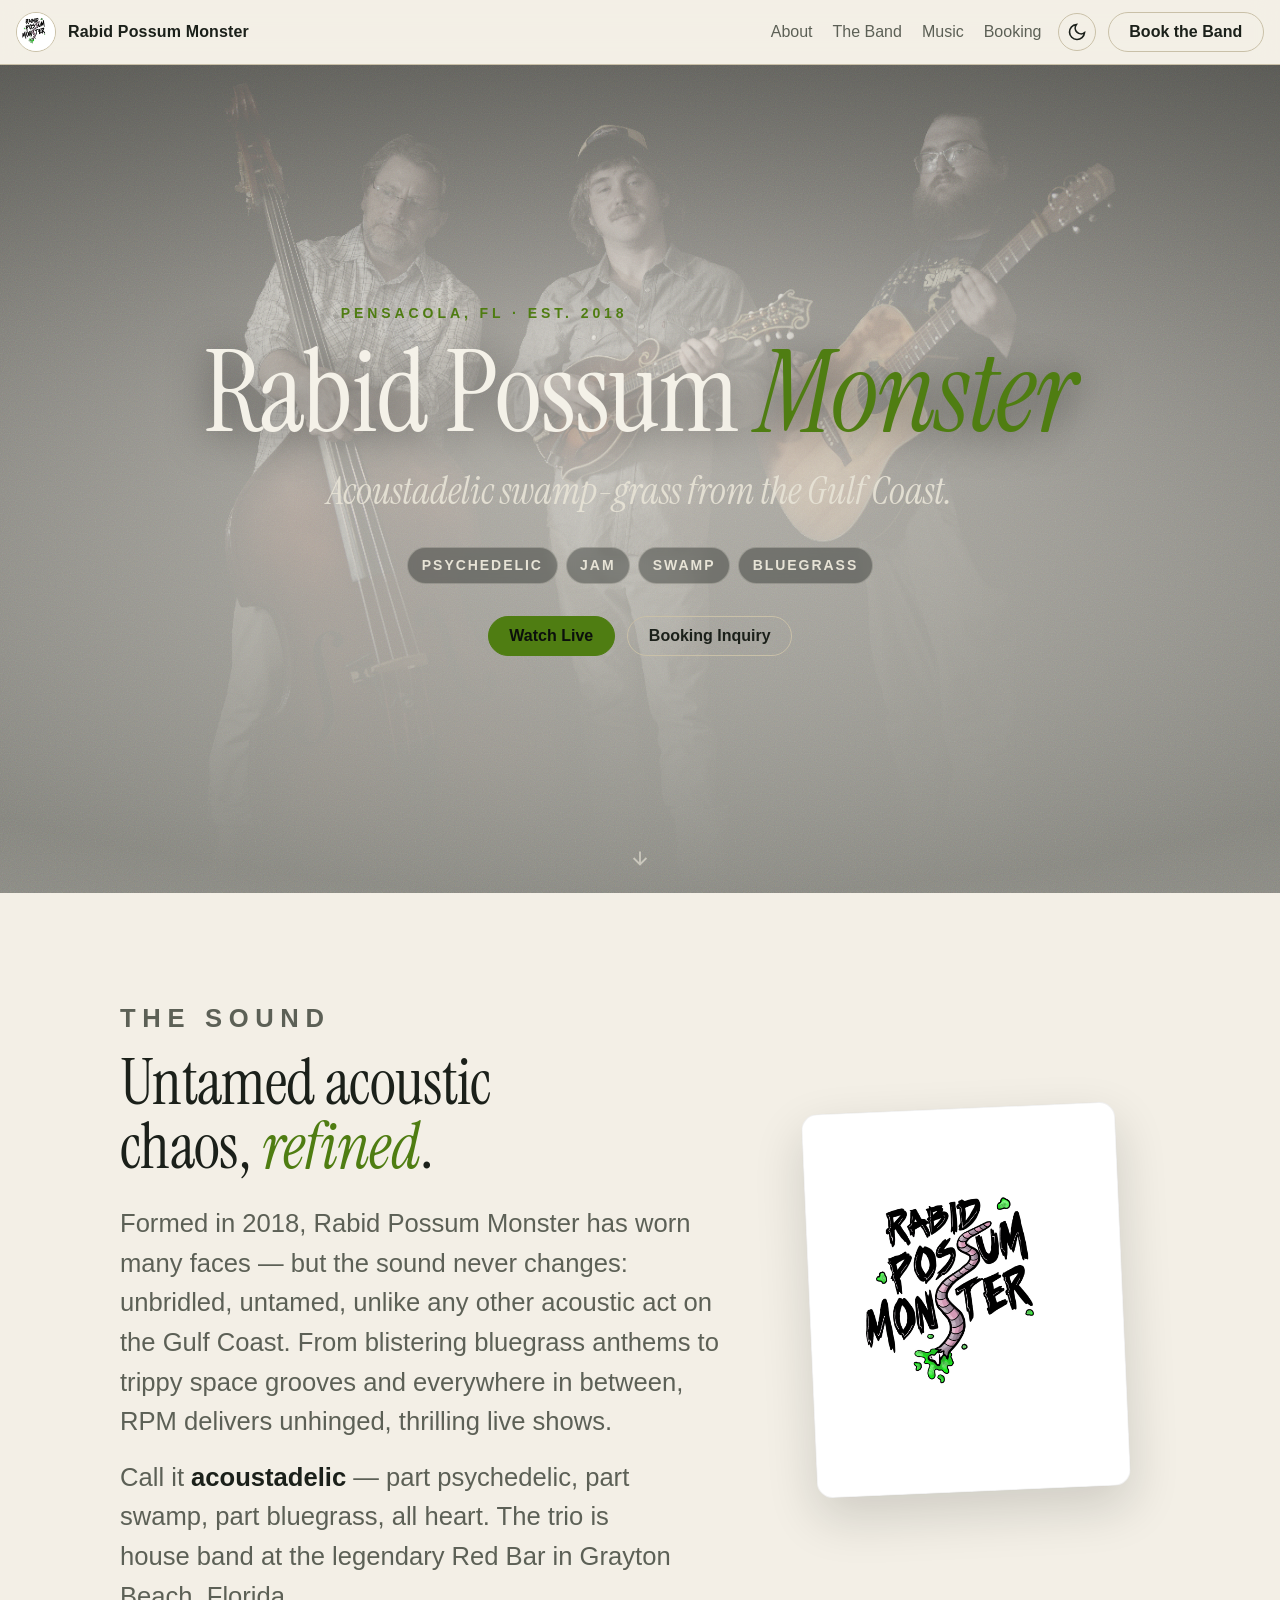
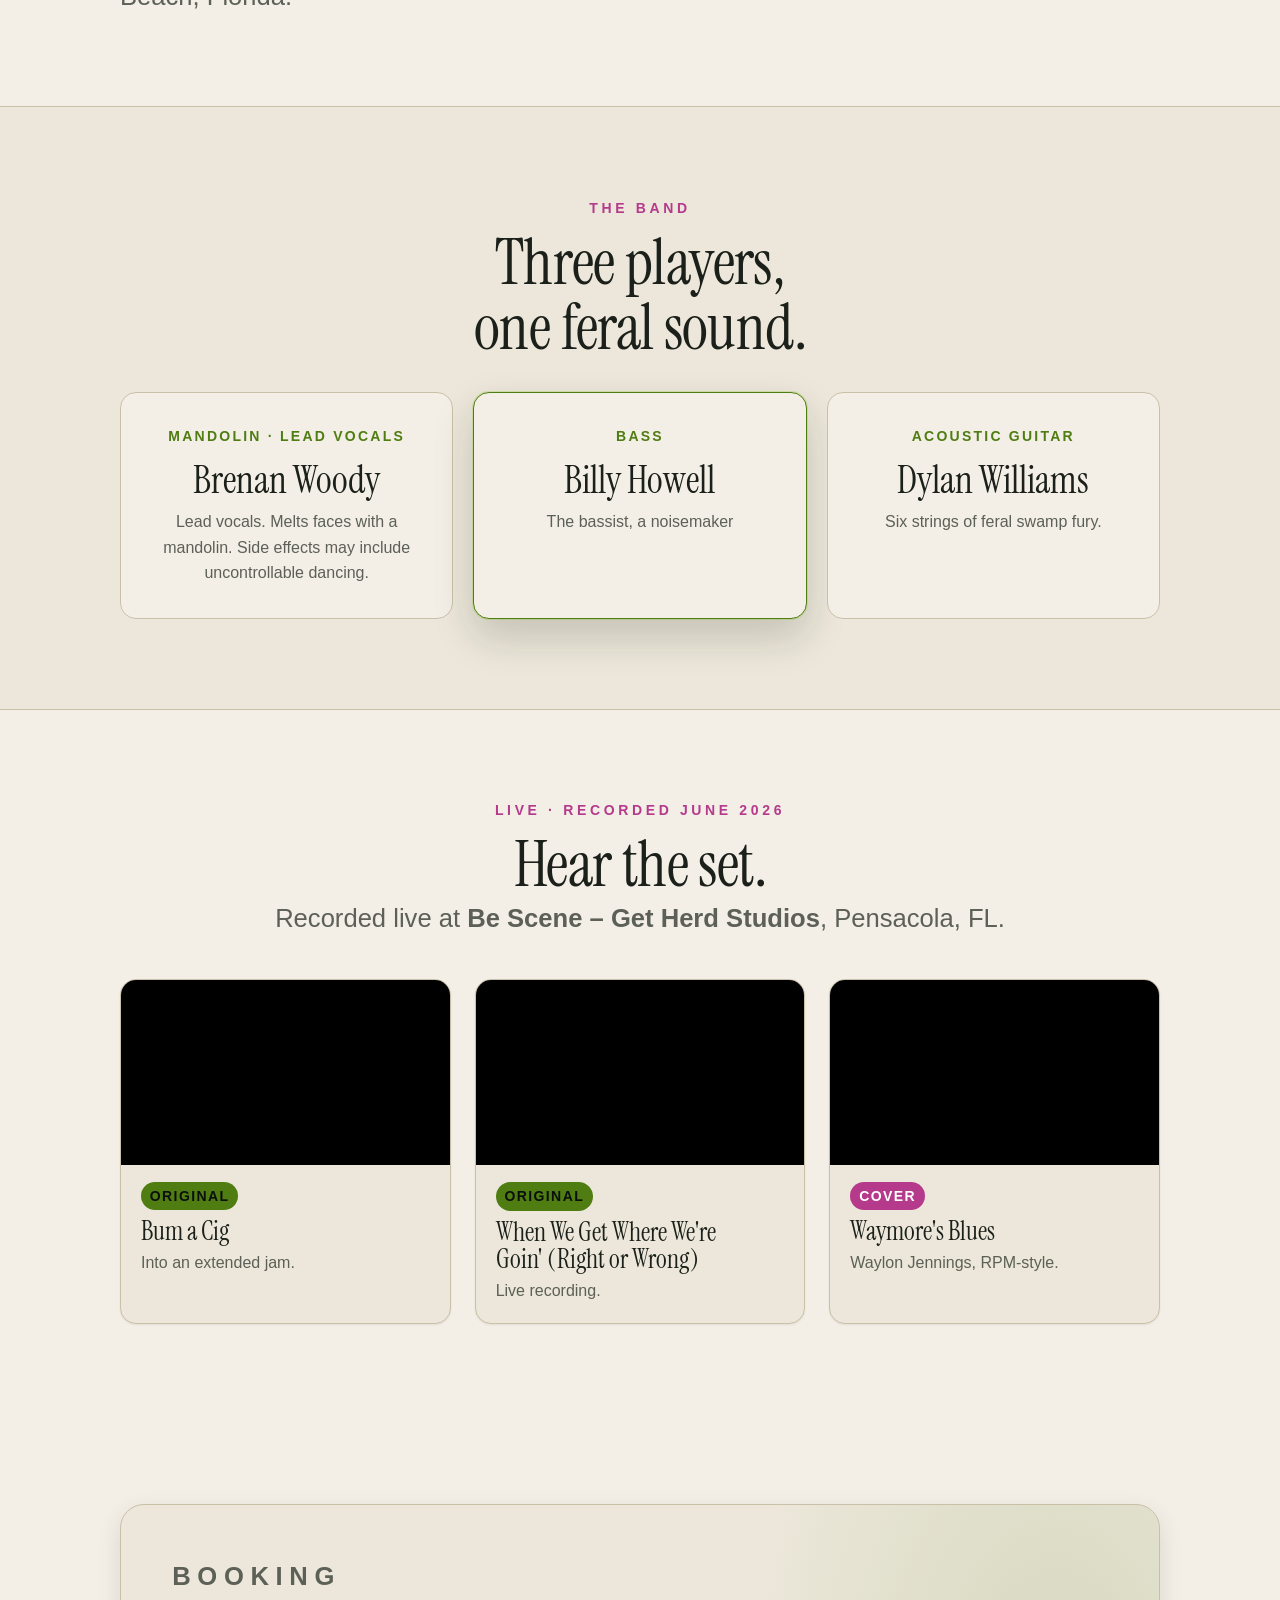
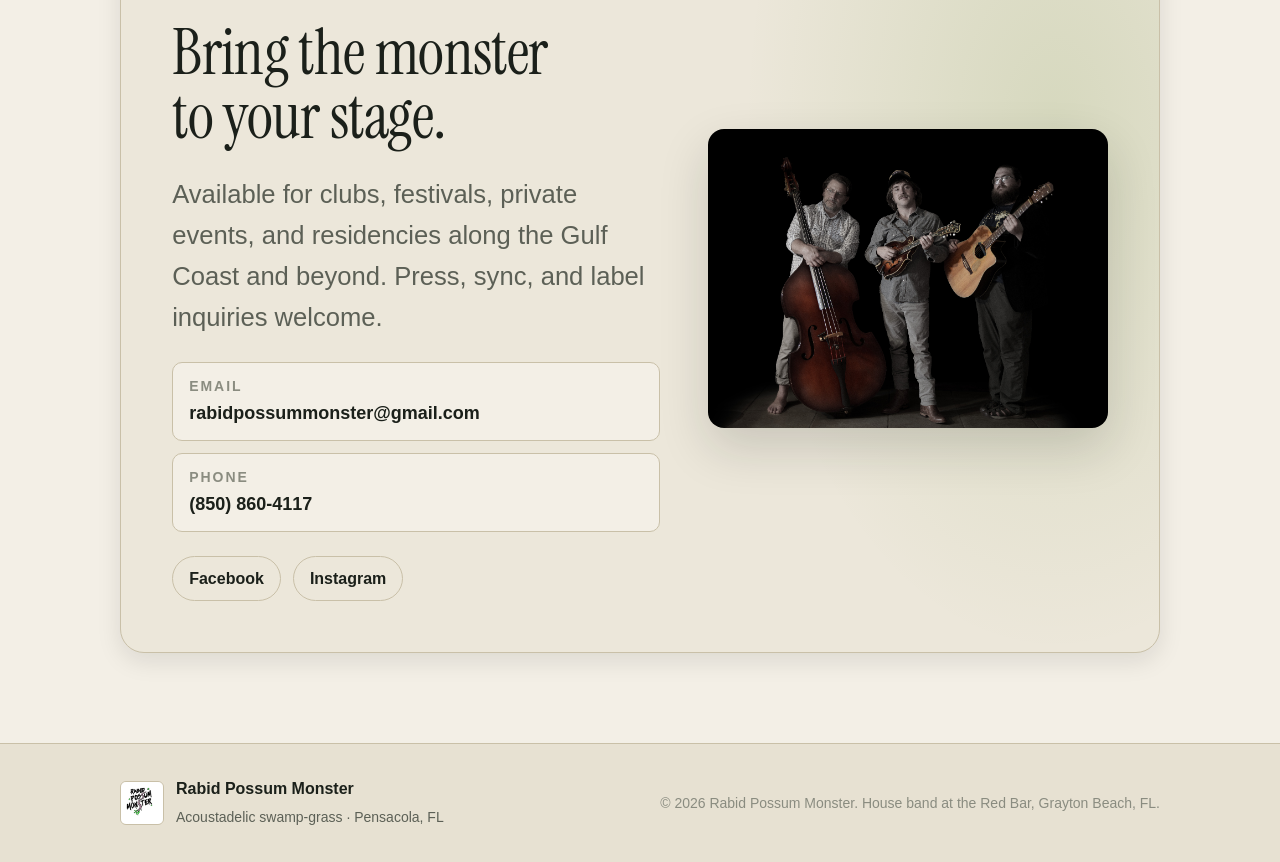
==== index.html @ a53adf69 "Rabid Possum Monster EPK — homepage + links page with 8-bit fire and lightning" ====
<!DOCTYPE html>
<html lang="en" data-theme="dark">
<head>
  <meta charset="UTF-8" />
  <meta name="viewport" content="width=device-width, initial-scale=1.0" />
  <title>Rabid Possum Monster — Acoustadelic Swamp-Grass | Pensacola, FL</title>
  <meta name="description" content="Rabid Possum Monster (RPM) is a psychedelic jam bluegrass trio from Pensacola, FL — 'acoustadelic' swamp-grass and house band at the legendary Red Bar in Grayton Beach. Booking: rabidpossummonster@gmail.com." />
  <link rel="icon" href="assets/logo.jpg" />
  <link rel="preconnect" href="https://fonts.googleapis.com" />
  <link rel="preconnect" href="https://fonts.gstatic.com" crossorigin />
  <link href="https://fonts.googleapis.com/css2?family=Instrument+Serif:ital@0;1&display=swap" rel="stylesheet" />
  <link href="https://api.fontshare.com/v2/css?f[]=satoshi@400,500,700&display=swap" rel="stylesheet" />
  <link rel="stylesheet" href="style.css" />
</head>
<body>
  <a class="skip" href="#main">Skip to content</a>

  <header class="site-header" id="top">
    <a class="brand" href="#top">
      <img src="assets/logo.jpg" alt="Rabid Possum Monster logo" />
      <span class="brand-text">Rabid Possum Monster</span>
    </a>
    <nav class="site-nav" aria-label="Primary">
      <a href="#about">About</a>
      <a href="#members">The Band</a>
      <a href="#music">Music</a>
      <a href="#booking">Booking</a>
    </nav>
    <div class="header-actions">
      <button class="theme-toggle" data-theme-toggle aria-label="Switch to light mode" type="button">
        <svg width="20" height="20" viewBox="0 0 24 24" fill="none" stroke="currentColor" stroke-width="2"><path d="M21 12.79A9 9 0 1 1 11.21 3 7 7 0 0 0 21 12.79z"/></svg>
      </button>
      <a class="btn btn-ghost" href="#booking">Book the Band</a>
    </div>
  </header>

  <main id="main">

    <!-- HERO -->
    <section class="hero">
      <div class="hero-bg" aria-hidden="true"></div>
      <div class="hero-overlay" aria-hidden="true"></div>
      <div class="hero-grain" aria-hidden="true"></div>
      <div class="hero-inner">
        <p class="eyebrow">Pensacola, FL · Est. 2018</p>
        <h1 class="hero-title">Rabid Possum <span class="monster">Monster</span></h1>
        <p class="hero-tag">Acoustadelic swamp-grass from the Gulf Coast.</p>
        <ul class="pills" role="list">
          <li>Psychedelic</li>
          <li>Jam</li>
          <li>Swamp</li>
          <li>Bluegrass</li>
        </ul>
        <div class="hero-cta">
          <a class="btn btn-primary" href="#music">Watch Live</a>
          <a class="btn btn-ghost" href="#booking">Booking Inquiry</a>
        </div>
      </div>
      <a class="scroll-cue" href="#about" aria-label="Scroll to about">
        <svg width="22" height="22" viewBox="0 0 24 24" fill="none" stroke="currentColor" stroke-width="2"><path d="M12 5v14M5 12l7 7 7-7"/></svg>
      </a>
    </section>

    <!-- ABOUT -->
    <section class="section about" id="about">
      <div class="container about-grid">
        <div class="about-copy">
          <p class="section-label">The Sound</p>
          <h2 class="section-title">Untamed acoustic chaos, <em>refined</em>.</h2>
          <p>Formed in 2018, Rabid Possum Monster has worn many faces — but the sound never changes: unbridled, untamed, unlike any other acoustic act on the Gulf Coast. From blistering bluegrass anthems to trippy space grooves and everywhere in between, RPM delivers unhinged, thrilling live shows.</p>
          <p>Call it <strong>acoustadelic</strong> — part psychedelic, part swamp, part bluegrass, all heart. The trio is house band at the legendary Red Bar in Grayton Beach, Florida.</p>
        </div>
        <aside class="logo-sticker" aria-label="Rabid Possum Monster logo mark">
          <img src="assets/logo.jpg" alt="Rabid Possum Monster hand-drawn logo with a severed possum tail dripping neon-green slime" />
        </aside>
      </div>
    </section>

    <!-- MEMBERS -->
    <section class="section members" id="members">
      <div class="container">
        <p class="section-label center">The Band</p>
        <h2 class="section-title center">Three players, one feral sound.</h2>
        <ul class="member-grid" role="list">
          <li class="member">
            <div class="member-instrument">Mandolin · Lead Vocals</div>
            <h3 class="member-name">Brenan Woody</h3>
            <p class="member-role">Lead vocals. Melts faces with a mandolin. Side effects may include uncontrollable dancing.</p>
          </li>
          <li class="member featured">
            <div class="member-instrument">Bass</div>
            <h3 class="member-name">Billy Howell</h3>
            <p class="member-role">The bassist, a noisemaker</p>
          </li>
          <li class="member">
            <div class="member-instrument">Acoustic Guitar</div>
            <h3 class="member-name">Dylan Williams</h3>
            <p class="member-role">Six strings of feral swamp fury.</p>
          </li>
        </ul>
      </div>
    </section>

    <!-- MUSIC -->
    <section class="section music" id="music">
      <div class="container">
        <p class="section-label center">Live · Recorded June 2026</p>
        <h2 class="section-title center">Hear the set.</h2>
        <p class="section-sub center">Recorded live at <strong>Be Scene – Get Herd Studios</strong>, Pensacola, FL.</p>
        <div class="video-grid">
          <figure class="video">
            <div class="video-frame">
              <iframe src="https://www.youtube.com/embed/E_gqEi9xXUo" title="Bum a Cig — Rabid Possum Monster (live)" loading="lazy" allow="accelerometer; clipboard-write; encrypted-media; gyroscope; picture-in-picture; web-share" allowfullscreen></iframe>
            </div>
            <figcaption>
              <span class="video-tag">Original</span>
              <h3>Bum a Cig</h3>
              <p>Into an extended jam.</p>
            </figcaption>
          </figure>
          <figure class="video">
            <div class="video-frame">
              <iframe src="https://www.youtube.com/embed/dR-MKsBqslw" title="When We Get Where We're Goin' — Rabid Possum Monster (live)" loading="lazy" allow="accelerometer; clipboard-write; encrypted-media; gyroscope; picture-in-picture; web-share" allowfullscreen></iframe>
            </div>
            <figcaption>
              <span class="video-tag">Original</span>
              <h3>When We Get Where We're Goin' (Right or Wrong)</h3>
              <p>Live recording.</p>
            </figcaption>
          </figure>
          <figure class="video">
            <div class="video-frame">
              <iframe src="https://www.youtube.com/embed/veYUSmOugpc" title="Waymore's Blues — Rabid Possum Monster (live)" loading="lazy" allow="accelerometer; clipboard-write; encrypted-media; gyroscope; picture-in-picture; web-share" allowfullscreen></iframe>
            </div>
            <figcaption>
              <span class="video-tag video-tag-cover">Cover</span>
              <h3>Waymore's Blues</h3>
              <p>Waylon Jennings, RPM-style.</p>
            </figcaption>
          </figure>
        </div>
      </div>
    </section>

    <!-- BOOKING -->
    <section class="section booking" id="booking">
      <div class="container booking-card">
        <div class="booking-copy">
          <p class="section-label">Booking</p>
          <h2 class="section-title">Bring the monster to your stage.</h2>
          <p>Available for clubs, festivals, private events, and residencies along the Gulf Coast and beyond. Press, sync, and label inquiries welcome.</p>
          <div class="booking-contacts">
            <a class="contact" href="mailto:rabidpossummonster@gmail.com">
              <span class="contact-label">Email</span>
              <span class="contact-value">rabidpossummonster@gmail.com</span>
            </a>
            <a class="contact" href="tel:+18508604117">
              <span class="contact-label">Phone</span>
              <span class="contact-value">(850) 860-4117</span>
            </a>
          </div>
          <div class="socials">
            <a class="social" href="https://www.facebook.com/rabidpossummonster" target="_blank" rel="noopener">Facebook</a>
            <a class="social" href="https://www.instagram.com/rabidpossummonster" target="_blank" rel="noopener">Instagram</a>
          </div>
        </div>
        <div class="booking-photo">
          <img src="assets/band.jpg" alt="Rabid Possum Monster — Brenan Woody, Billy Howell, and Dylan Williams" />
        </div>
      </div>
    </section>
  </main>

  <footer class="site-footer">
    <div class="container footer-inner">
      <div class="footer-brand">
        <img src="assets/logo.jpg" alt="" />
        <div>
          <strong>Rabid Possum Monster</strong>
          <span>Acoustadelic swamp-grass · Pensacola, FL</span>
        </div>
      </div>
      <p class="footer-meta">© <span id="year"></span> Rabid Possum Monster. House band at the Red Bar, Grayton Beach, FL.</p>
    </div>
  </footer>

  <script>
    document.getElementById('year').textContent = new Date().getFullYear();
    (function () {
      const t = document.querySelector('[data-theme-toggle]'),
        r = document.documentElement;
      let d = matchMedia('(prefers-color-scheme:dark)').matches ? 'dark' : 'light';
      r.setAttribute('data-theme', d);
      function syncBtn() {
        t && (t.innerHTML = d === 'dark'
          ? '<svg width="20" height="20" viewBox="0 0 24 24" fill="none" stroke="currentColor" stroke-width="2"><circle cx="12" cy="12" r="5"/><path d="M12 1v2M12 21v2M4.22 4.22l1.42 1.42M18.36 18.36l1.42 1.42M1 12h2M21 12h2M4.22 19.78l1.42-1.42M18.36 5.64l1.42-1.42"/></svg>'
          : '<svg width="20" height="20" viewBox="0 0 24 24" fill="none" stroke="currentColor" stroke-width="2"><path d="M21 12.79A9 9 0 1 1 11.21 3 7 7 0 0 0 21 12.79z"/></svg>');
        t && t.setAttribute('aria-label', 'Switch to ' + (d === 'dark' ? 'light' : 'dark') + ' mode');
      }
      syncBtn();
      t && t.addEventListener('click', () => { d = d === 'dark' ? 'light' : 'dark'; r.setAttribute('data-theme', d); syncBtn(); });
    })();
  </script>
</body>
</html>
---- style.css ----
/* ============================================================
   Rabid Possum Monster — EPK
   Custom palette derived from the band logo:
   deep swamp black + neon-slime green + possum magenta
   ============================================================ */

:root,
[data-theme='light'] {
  --color-bg: #f3efe6;
  --color-surface: #ece7da;
  --color-surface-2: #e2dccb;
  --color-surface-offset: #e7e1d2;
  --color-divider: #d2cab6;
  --color-border: #c9c0a8;

  --color-text: #1b201a;
  --color-text-muted: #5c6056;
  --color-text-faint: #8a8c80;

  --color-primary: #4f7d12;        /* slime green, darkened for light bg contrast */
  --color-primary-hover: #3d630c;
  --color-accent: #b53a8c;         /* possum magenta */
  --color-slime: #7aa01a;
  --color-hero-veil: rgba(10, 14, 10, 0.45);

  --radius-sm: 0.375rem;
  --radius-md: 0.625rem;
  --radius-lg: 1rem;
  --radius-xl: 1.5rem;
  --radius-full: 9999px;

  --font-display: 'Instrument Serif', Georgia, 'Times New Roman', serif;
  --font-body: 'Satoshi', 'Helvetica Neue', Arial, sans-serif;

  --content-narrow: 680px;
  --content-default: 1040px;
  --content-wide: 1200px;

  --shadow-sm: 0 1px 2px rgba(20, 24, 18, 0.08);
  --shadow-md: 0 8px 24px rgba(20, 24, 18, 0.10);
  --shadow-lg: 0 20px 50px rgba(20, 24, 18, 0.16);
  --shadow-glow: 0 0 0 1px rgba(127, 200, 26, 0.25), 0 18px 40px rgba(20, 24, 18, 0.18);
}

[data-theme='dark'] {
  --color-bg: #0b0f0c;
  --color-surface: #121813;
  --color-surface-2: #182018;
  --color-surface-offset: #0e1410;
  --color-divider: #1f2a20;
  --color-border: #283629;

  --color-text: #ece9df;
  --color-text-muted: #9aa298;
  --color-text-faint: #646b61;

  --color-primary: #8ab83c;        /* swamp green (toned) */
  --color-primary-hover: #9ccd4a;
  --color-accent: #e07cbf;         /* possum magenta */
  --color-slime: #8ab83c;
  --color-hero-veil: rgba(8, 12, 8, 0.62);

  --shadow-sm: 0 1px 2px rgba(0, 0, 0, 0.4);
  --shadow-md: 0 10px 30px rgba(0, 0, 0, 0.5);
  --shadow-lg: 0 24px 60px rgba(0, 0, 0, 0.6);
  --shadow-glow: 0 0 0 1px rgba(163, 230, 53, 0.22), 0 22px 50px rgba(0, 0, 0, 0.5);
}

/* ---- base ---- */
*, *::before, *::after { box-sizing: border-box; margin: 0; padding: 0; }
html {
  -webkit-text-size-adjust: none; text-size-adjust: none;
  -webkit-font-smoothing: antialiased; -moz-osx-font-smoothing: grayscale;
  text-rendering: optimizeLegibility; scroll-behavior: smooth;
  scroll-padding-top: 5rem;
}
body {
  min-height: 100dvh; line-height: 1.6;
  font-family: var(--font-body); font-size: var(--text-base, 1.0625rem);
  color: var(--color-text); background-color: var(--color-bg);
}
img, picture, video, svg { display: block; max-width: 100%; height: auto; }
ul[role='list'] { list-style: none; }
a, button, [role='button'] { transition: color .18s ease, background .18s ease, border-color .18s ease, box-shadow .18s ease, transform .18s ease; }
h1, h2, h3 { text-wrap: balance; line-height: 1.08; font-weight: 400; }
p, li { text-wrap: pretty; max-width: 72ch; }
:focus-visible { outline: 2px solid var(--color-primary); outline-offset: 3px; border-radius: var(--radius-sm); }
::selection { background: var(--color-primary); color: #0b0f0c; }
button { cursor: pointer; background: none; border: none; color: inherit; font: inherit; }
.skip { position: absolute; left: -999px; top: 0; z-index: 200; background: var(--color-primary); color: #0b0f0c; padding: .5rem 1rem; border-radius: var(--radius-sm); }
.skip:focus { left: .5rem; top: .5rem; }

:root {
  --text-xs: clamp(0.75rem, 0.7rem + 0.25vw, 0.875rem);
  --text-sm: clamp(0.875rem, 0.82rem + 0.3vw, 1rem);
  --text-base: clamp(1rem, 0.95rem + 0.3vw, 1.125rem);
  --text-lg: clamp(1.2rem, 1rem + 0.8vw, 1.6rem);
  --text-xl: clamp(1.6rem, 1.2rem + 1.6vw, 2.4rem);
  --text-2xl: clamp(2.2rem, 1.4rem + 3.2vw, 4rem);
  --text-hero: clamp(3.2rem, 1.5rem + 7vw, 8rem);
  --space-1: .25rem; --space-2: .5rem; --space-3: .75rem; --space-4: 1rem;
  --space-5: 1.25rem; --space-6: 1.5rem; --space-8: 2rem; --space-10: 2.5rem;
  --space-12: 3rem; --space-16: 4rem; --space-20: 5rem; --space-24: 6rem;
}

.container { width: min(100% - 2.5rem, var(--content-default)); margin-inline: auto; }
.center { text-align: center; margin-inline: auto; }

/* ---- header ---- */
.site-header {
  position: sticky; top: 0; z-index: 100;
  display: flex; align-items: center; gap: var(--space-4);
  padding: var(--space-3) var(--space-4);
  background: color-mix(in oklab, var(--color-bg) 82%, transparent);
  backdrop-filter: blur(12px); -webkit-backdrop-filter: blur(12px);
  border-bottom: 1px solid var(--color-border);
}
.brand { display: flex; align-items: center; gap: var(--space-3); text-decoration: none; color: var(--color-text); }
.brand img { width: 40px; height: 40px; object-fit: cover; border-radius: var(--radius-full); border: 1px solid var(--color-border); }
.brand-text { font-weight: 700; font-size: var(--text-sm); letter-spacing: .01em; }
.site-nav { display: flex; gap: var(--space-5); margin-left: auto; }
.site-nav a { color: var(--color-text-muted); text-decoration: none; font-size: var(--text-sm); font-weight: 500; }
.site-nav a:hover { color: var(--color-primary); }
.header-actions { display: flex; align-items: center; gap: var(--space-3); }
.theme-toggle { display: grid; place-items: center; width: 38px; height: 38px; border-radius: var(--radius-full); border: 1px solid var(--color-border); color: var(--color-text); }
.theme-toggle:hover { color: var(--color-primary); border-color: var(--color-primary); }
@media (max-width: 760px) { .site-nav { display: none; } .brand-text { display: none; } }

/* ---- buttons ---- */
.btn {
  display: inline-flex; align-items: center; justify-content: center; gap: var(--space-2);
  padding: .7rem 1.3rem; border-radius: var(--radius-full);
  font-size: var(--text-sm); font-weight: 600; text-decoration: none; line-height: 1;
  border: 1px solid transparent;
}
.btn-primary { background: var(--color-primary); color: #0b0f0c; border-color: var(--color-primary); }
.btn-primary:hover { background: var(--color-primary-hover); transform: translateY(-1px); box-shadow: var(--shadow-md); }
.btn-ghost { color: var(--color-text); border-color: var(--color-border); }
.btn-ghost:hover { color: var(--color-primary); border-color: var(--color-primary); }
@media (max-width: 760px) { .header-actions .btn { display: none; } }

/* ---- hero ---- */
.hero {
  position: relative; min-height: 92dvh; display: grid; place-items: center;
  text-align: center; padding: var(--space-20) var(--space-4); overflow: hidden;
}
.hero-bg {
  position: absolute; inset: 0;
  background: url('assets/band.jpg') center / cover no-repeat;
  filter: saturate(1.05) contrast(1.05);
  transform: scale(1.04);
}
.hero-overlay {
  position: absolute; inset: 0;
  background:
    radial-gradient(120% 80% at 50% 38%, transparent 0%, var(--color-hero-veil) 78%),
    linear-gradient(180deg, color-mix(in oklab, var(--color-bg) 55%, transparent) 0%, var(--color-bg) 100%);
}
.hero-grain {
  position: absolute; inset: 0; opacity: .18; mix-blend-mode: overlay; pointer-events: none;
  background-image: url("data:image/svg+xml,%3Csvg xmlns='http://www.w3.org/2000/svg' width='160' height='160'%3E%3Cfilter id='n'%3E%3CfeTurbulence type='fractalNoise' baseFrequency='0.85' numOctaves='2' stitchTiles='stitch'/%3E%3C/filter%3E%3Crect width='100%25' height='100%25' filter='url(%23n)'/%3E%3C/svg%3E");
}
.hero-inner { position: relative; z-index: 2; max-width: var(--content-default); }
.eyebrow {
  font-size: var(--text-xs); letter-spacing: .28em; text-transform: uppercase;
  color: var(--color-primary); font-weight: 700; margin-bottom: var(--space-4);
}
.hero-title {
  font-family: var(--font-display); font-weight: 400;
  font-size: var(--text-hero); line-height: .92; letter-spacing: -.01em;
  color: #f4f1e8; text-shadow: 0 4px 40px rgba(0,0,0,.6);
}
.hero-title .monster { font-style: italic; color: var(--color-primary); }
.hero-tag {
  font-family: var(--font-display); font-style: italic;
  font-size: var(--text-xl); color: #e7e3d6; margin-top: var(--space-4); opacity: .92;
}
.pills {
  display: flex; flex-wrap: wrap; justify-content: center; gap: var(--space-2);
  margin-top: var(--space-6);
}
.pills li {
  font-size: var(--text-xs); letter-spacing: .14em; text-transform: uppercase;
  font-weight: 600; color: #e7e3d6; max-width: none;
  padding: .4rem .85rem; border-radius: var(--radius-full);
  border: 1px solid rgba(231, 227, 214, .3);
  background: rgba(11, 15, 12, .35); backdrop-filter: blur(4px);
}
.hero-cta { display: flex; flex-wrap: wrap; gap: var(--space-3); justify-content: center; margin-top: var(--space-8); }
.scroll-cue {
  position: absolute; bottom: var(--space-6); left: 50%; transform: translateX(-50%);
  z-index: 2; color: #e7e3d6; opacity: .65; animation: bob 2.4s ease-in-out infinite;
}
@keyframes bob { 0%,100% { transform: translate(-50%, 0); } 50% { transform: translate(-50%, 6px); } }

/* ---- sections ---- */
.section { padding-block: clamp(var(--space-12), 7vw, var(--space-24)); }
.section-label {
  font-size: var(--text-xs); letter-spacing: .26em; text-transform: uppercase;
  font-weight: 700; color: var(--color-accent); margin-bottom: var(--space-3);
}
.section-title {
  font-family: var(--font-display); font-weight: 400;
  font-size: var(--text-2xl); line-height: 1.02; letter-spacing: -.01em;
  max-width: 18ch; margin-bottom: var(--space-6);
}
.section-title em { color: var(--color-primary); font-style: italic; }
.section-title.center { margin-inline: auto; max-width: 20ch; }
.section-sub { color: var(--color-text-muted); font-size: var(--text-lg); margin-top: calc(var(--space-6) * -1); margin-bottom: var(--space-10); }

/* about */
.about-grid { display: grid; grid-template-columns: 1.4fr .9fr; gap: var(--space-12); align-items: center; }
.about-copy p { color: var(--color-text-muted); margin-top: var(--space-4); font-size: var(--text-lg); line-height: 1.55; }
.about-copy strong { color: var(--color-text); }
.logo-sticker {
  justify-self: center; padding: var(--space-4);
  background: #fff; border-radius: var(--radius-lg);
  box-shadow: var(--shadow-lg); transform: rotate(-2.5deg);
  border: 1px solid rgba(0,0,0,.06);
}
.logo-sticker img { width: clamp(180px, 22vw, 280px); border-radius: var(--radius-md); }
@media (max-width: 860px) { .about-grid { grid-template-columns: 1fr; } .logo-sticker { order: -1; } }

/* members */
.members { background: var(--color-surface); border-block: 1px solid var(--color-border); }
.member-grid { display: grid; grid-template-columns: repeat(3, 1fr); gap: var(--space-5); margin-top: var(--space-8); }
.member {
  padding: var(--space-8) var(--space-5); border-radius: var(--radius-lg);
  background: var(--color-bg); border: 1px solid var(--color-border);
  text-align: center; position: relative;
}
.member.featured { border-color: var(--color-primary); box-shadow: var(--shadow-glow); }
.member-instrument {
  font-size: var(--text-xs); letter-spacing: .16em; text-transform: uppercase;
  font-weight: 700; color: var(--color-primary); margin-bottom: var(--space-3);
}
.member-name { font-family: var(--font-display); font-size: var(--text-xl); margin-bottom: var(--space-2); }
.member-role { font-size: var(--text-sm); color: var(--color-text-muted); }
@media (max-width: 760px) { .member-grid { grid-template-columns: 1fr; } }

/* music */
.video-grid { display: grid; grid-template-columns: repeat(3, 1fr); gap: var(--space-6); margin-top: var(--space-8); }
.video {
  background: var(--color-surface); border: 1px solid var(--color-border);
  border-radius: var(--radius-lg); overflow: hidden; box-shadow: var(--shadow-sm);
}
.video:hover { box-shadow: var(--shadow-md); transform: translateY(-3px); }
.video-frame { position: relative; aspect-ratio: 16 / 9; background: #000; }
.video-frame iframe { position: absolute; inset: 0; width: 100%; height: 100%; border: 0; }
.video figcaption { padding: var(--space-4) var(--space-5) var(--space-5); }
.video-tag {
  display: inline-block; font-size: var(--text-xs); font-weight: 700; letter-spacing: .1em;
  text-transform: uppercase; color: #0b0f0c; background: var(--color-primary);
  padding: .2rem .55rem; border-radius: var(--radius-full); margin-bottom: var(--space-2);
}
.video-tag-cover { background: var(--color-accent); color: #fff; }
.video h3 { font-family: var(--font-display); font-size: var(--text-lg); margin-bottom: var(--space-1); }
.video p { font-size: var(--text-sm); color: var(--color-text-muted); }
@media (max-width: 860px) { .video-grid { grid-template-columns: 1fr; max-width: 560px; margin-inline: auto; } }

/* booking */
.booking-card {
  display: grid; grid-template-columns: 1.1fr .9fr; gap: var(--space-12); align-items: center;
  background: var(--color-surface); border: 1px solid var(--color-border);
  border-radius: var(--radius-xl); padding: clamp(var(--space-8), 4vw, var(--space-16));
  box-shadow: var(--shadow-md); position: relative; overflow: hidden;
}
.booking-card::before {
  content: ""; position: absolute; top: -40%; right: -20%; width: 60%; height: 140%;
  background: radial-gradient(closest-side, color-mix(in oklab, var(--color-primary) 14%, transparent), transparent);
  pointer-events: none;
}
.booking-copy { position: relative; }
.booking-copy .section-title { color: var(--color-text); }
.booking-copy p { color: var(--color-text-muted); font-size: var(--text-lg); margin-bottom: var(--space-6); }
.booking-contacts { display: grid; gap: var(--space-3); margin-bottom: var(--space-6); }
.contact {
  display: flex; flex-direction: column; gap: 2px; text-decoration: none;
  padding: var(--space-3) var(--space-4); border-radius: var(--radius-md);
  background: var(--color-bg); border: 1px solid var(--color-border);
}
.contact:hover { border-color: var(--color-primary); transform: translateX(3px); }
.contact-label { font-size: var(--text-xs); letter-spacing: .14em; text-transform: uppercase; color: var(--color-text-faint); font-weight: 600; }
.contact-value { font-weight: 600; color: var(--color-text); }
.socials { display: flex; gap: var(--space-3); }
.social {
  font-size: var(--text-sm); font-weight: 600; text-decoration: none; color: var(--color-text);
  padding: .55rem 1rem; border-radius: var(--radius-full); border: 1px solid var(--color-border);
}
.social:hover { color: var(--color-primary); border-color: var(--color-primary); }
.booking-photo { position: relative; }
.booking-photo img { border-radius: var(--radius-lg); box-shadow: var(--shadow-lg); width: 100%; aspect-ratio: 4/3; object-fit: cover; }
@media (max-width: 860px) { .booking-card { grid-template-columns: 1fr; padding: var(--space-8); } .booking-photo { order: -1; } }

/* footer */
.site-footer { border-top: 1px solid var(--color-border); background: var(--color-surface-offset); padding: var(--space-8) 0; }
.footer-inner { display: flex; flex-wrap: wrap; gap: var(--space-4); align-items: center; justify-content: space-between; }
.footer-brand { display: flex; align-items: center; gap: var(--space-3); }
.footer-brand img { width: 44px; height: 44px; border-radius: var(--radius-sm); object-fit: cover; border: 1px solid var(--color-border); }
.footer-brand strong { display: block; font-size: var(--text-sm); }
.footer-brand span { font-size: var(--text-xs); color: var(--color-text-muted); }
.footer-meta { font-size: var(--text-xs); color: var(--color-text-faint); }
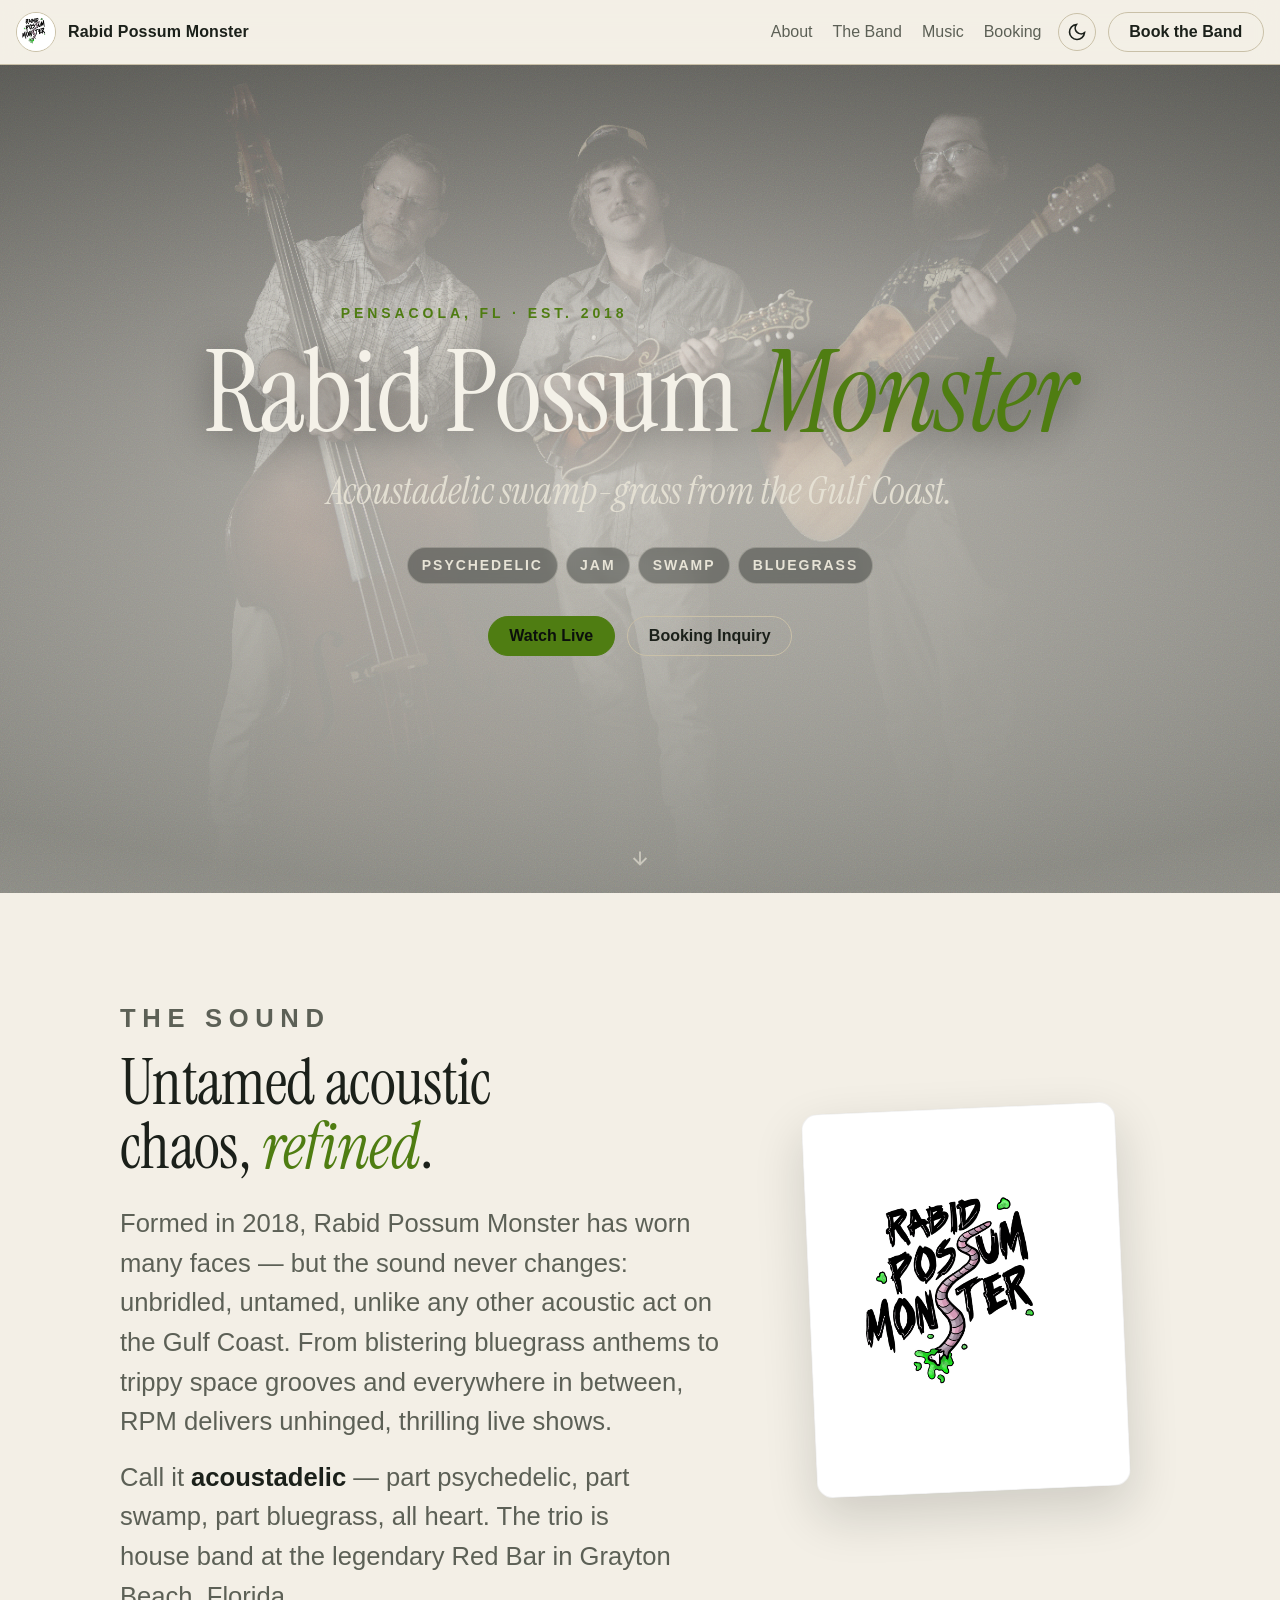
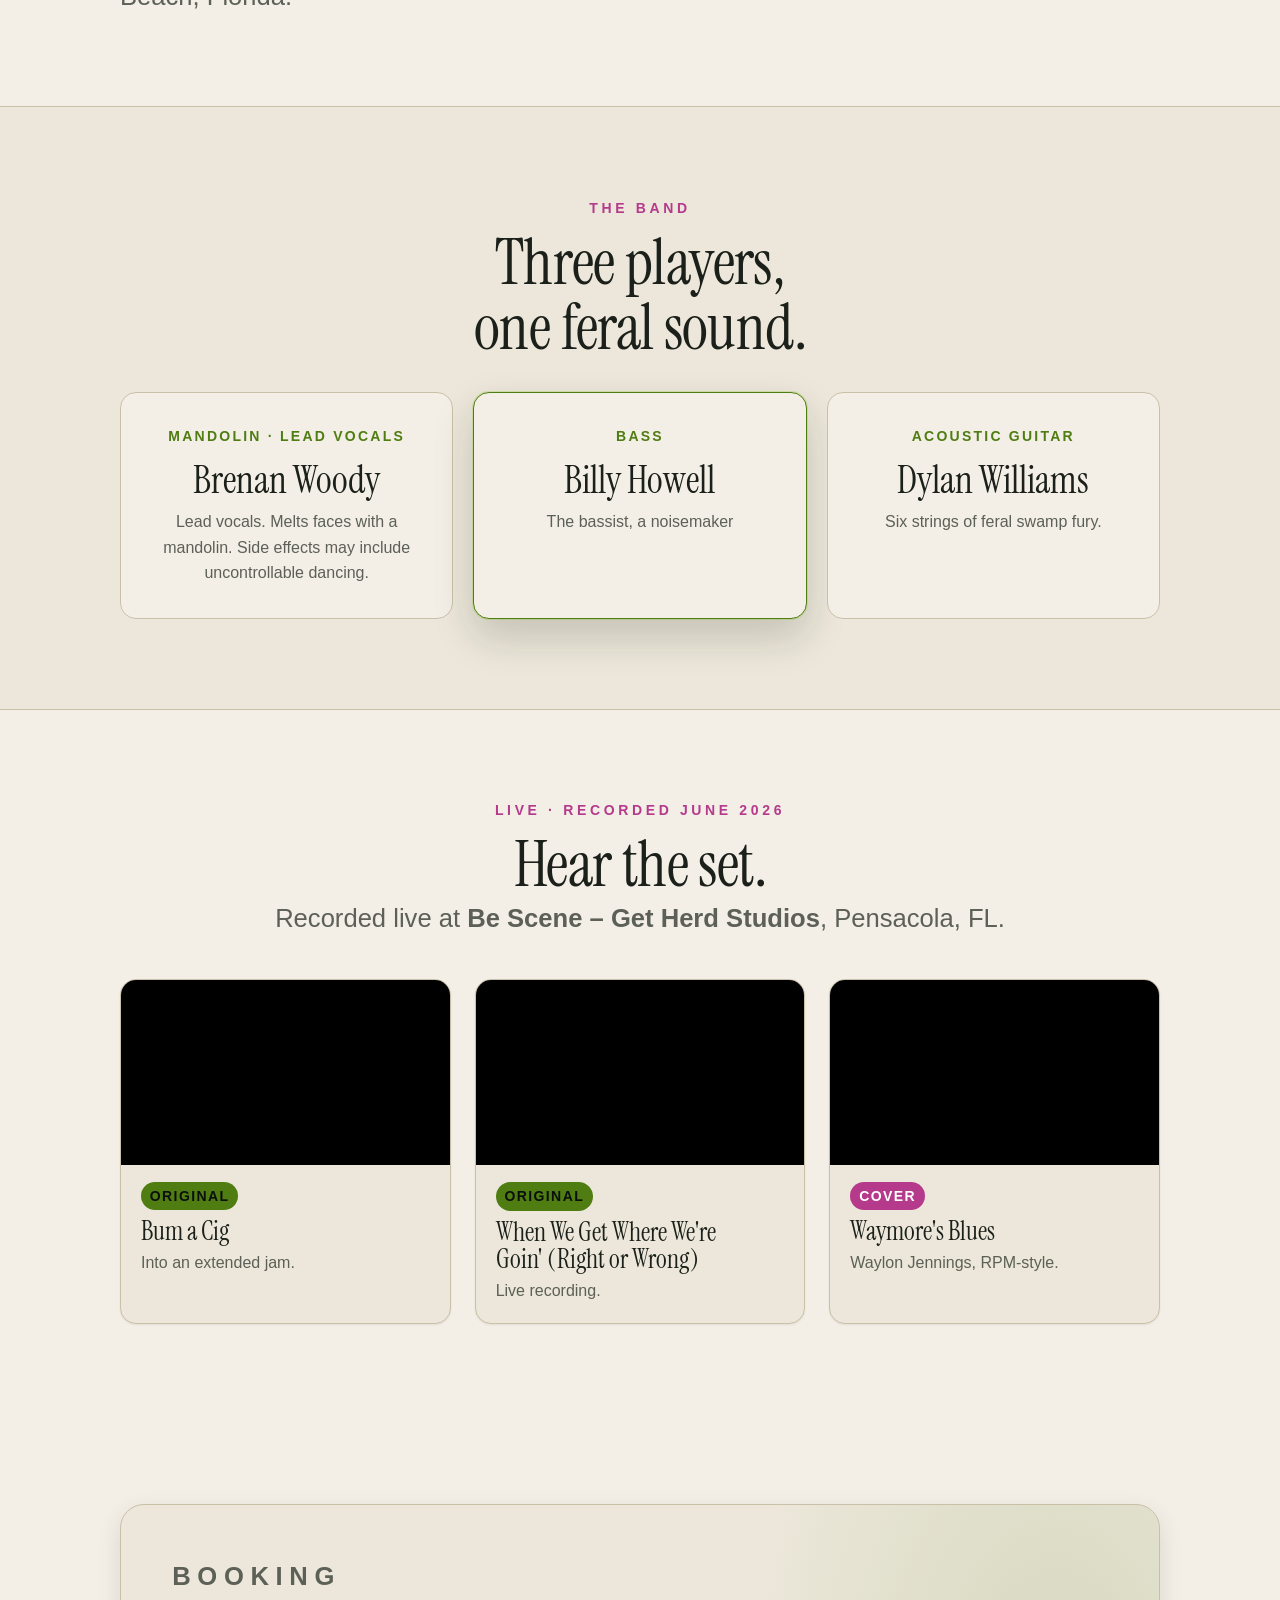
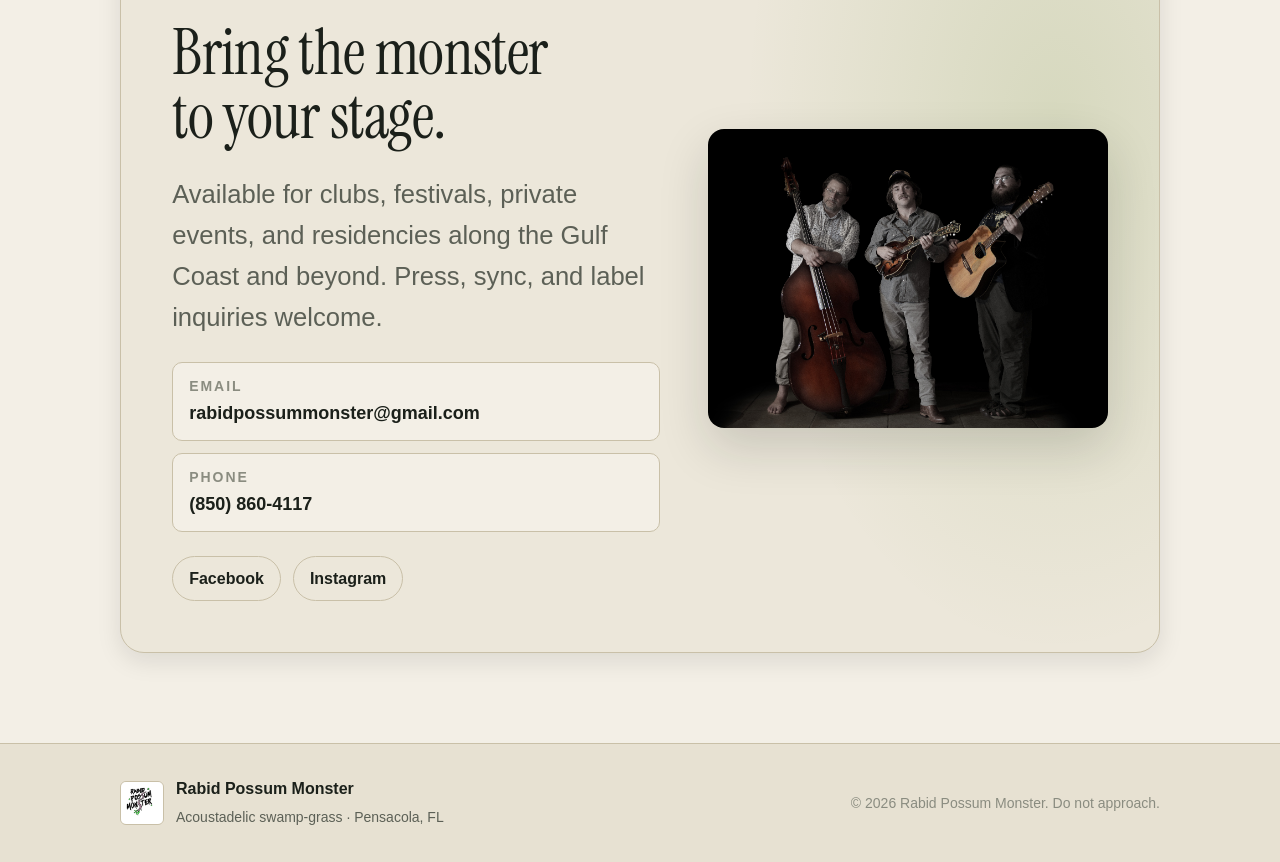
==== commit de3b7226: "Update index.html" ====
--- a/index.html
+++ b/index.html
@@ -180,7 +180,7 @@
           <span>Acoustadelic swamp-grass · Pensacola, FL</span>
         </div>
       </div>
-      <p class="footer-meta">© <span id="year"></span> Rabid Possum Monster. House band at the Red Bar, Grayton Beach, FL.</p>
+      <p class="footer-meta">© <span id="year"></span> Rabid Possum Monster. Do not approach.</p>
     </div>
   </footer>
 
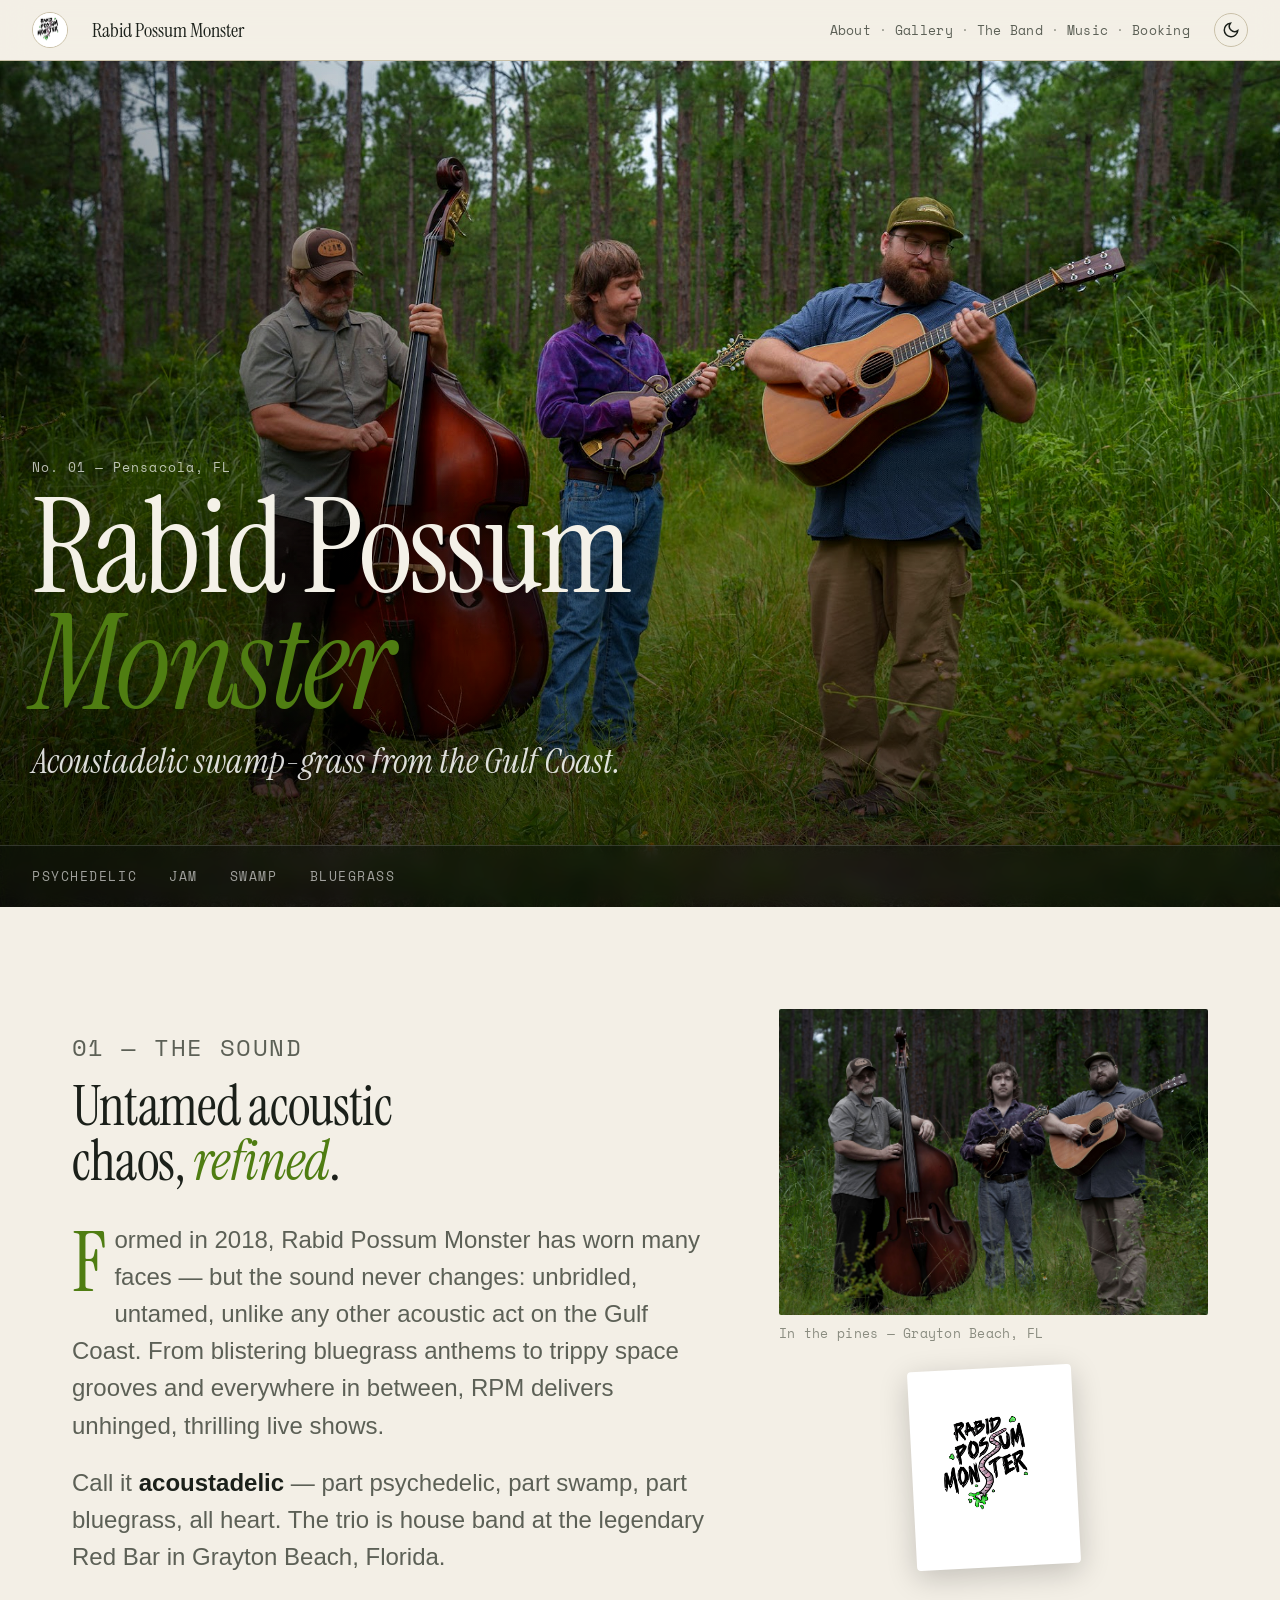
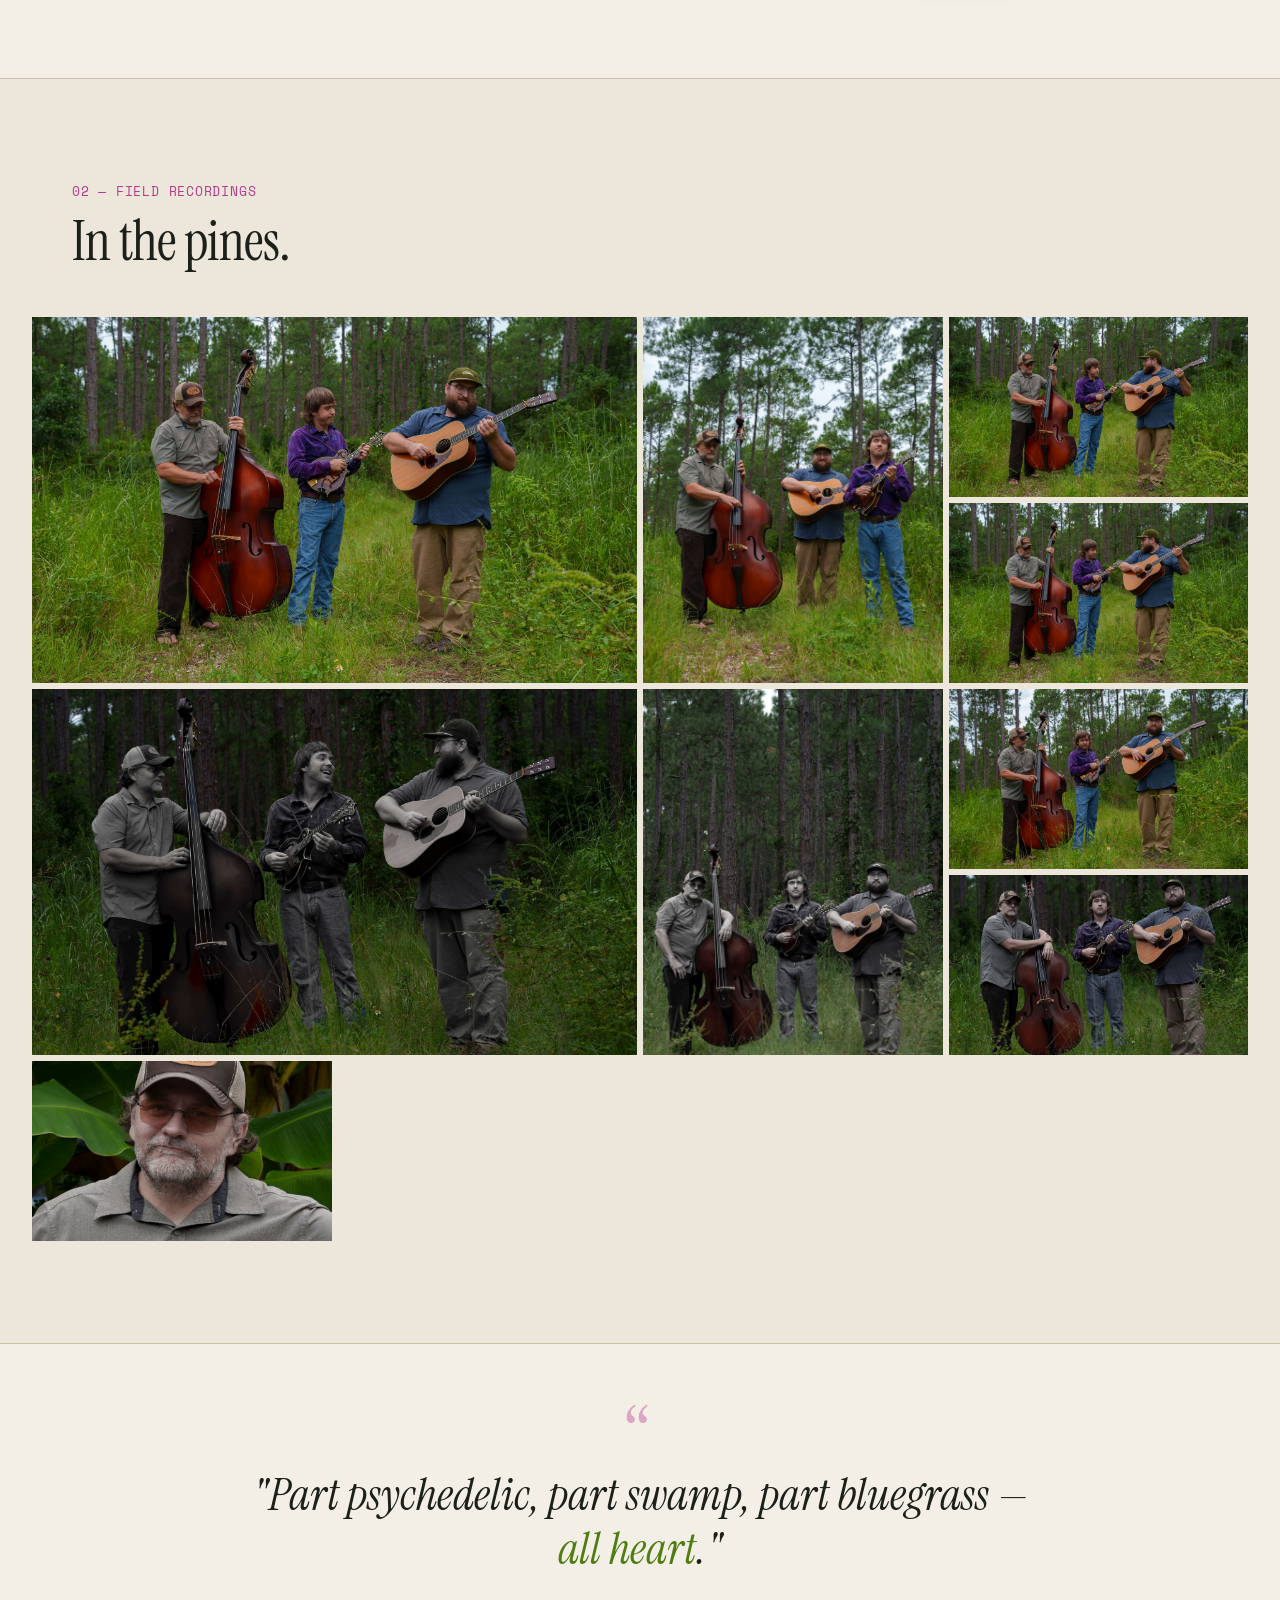
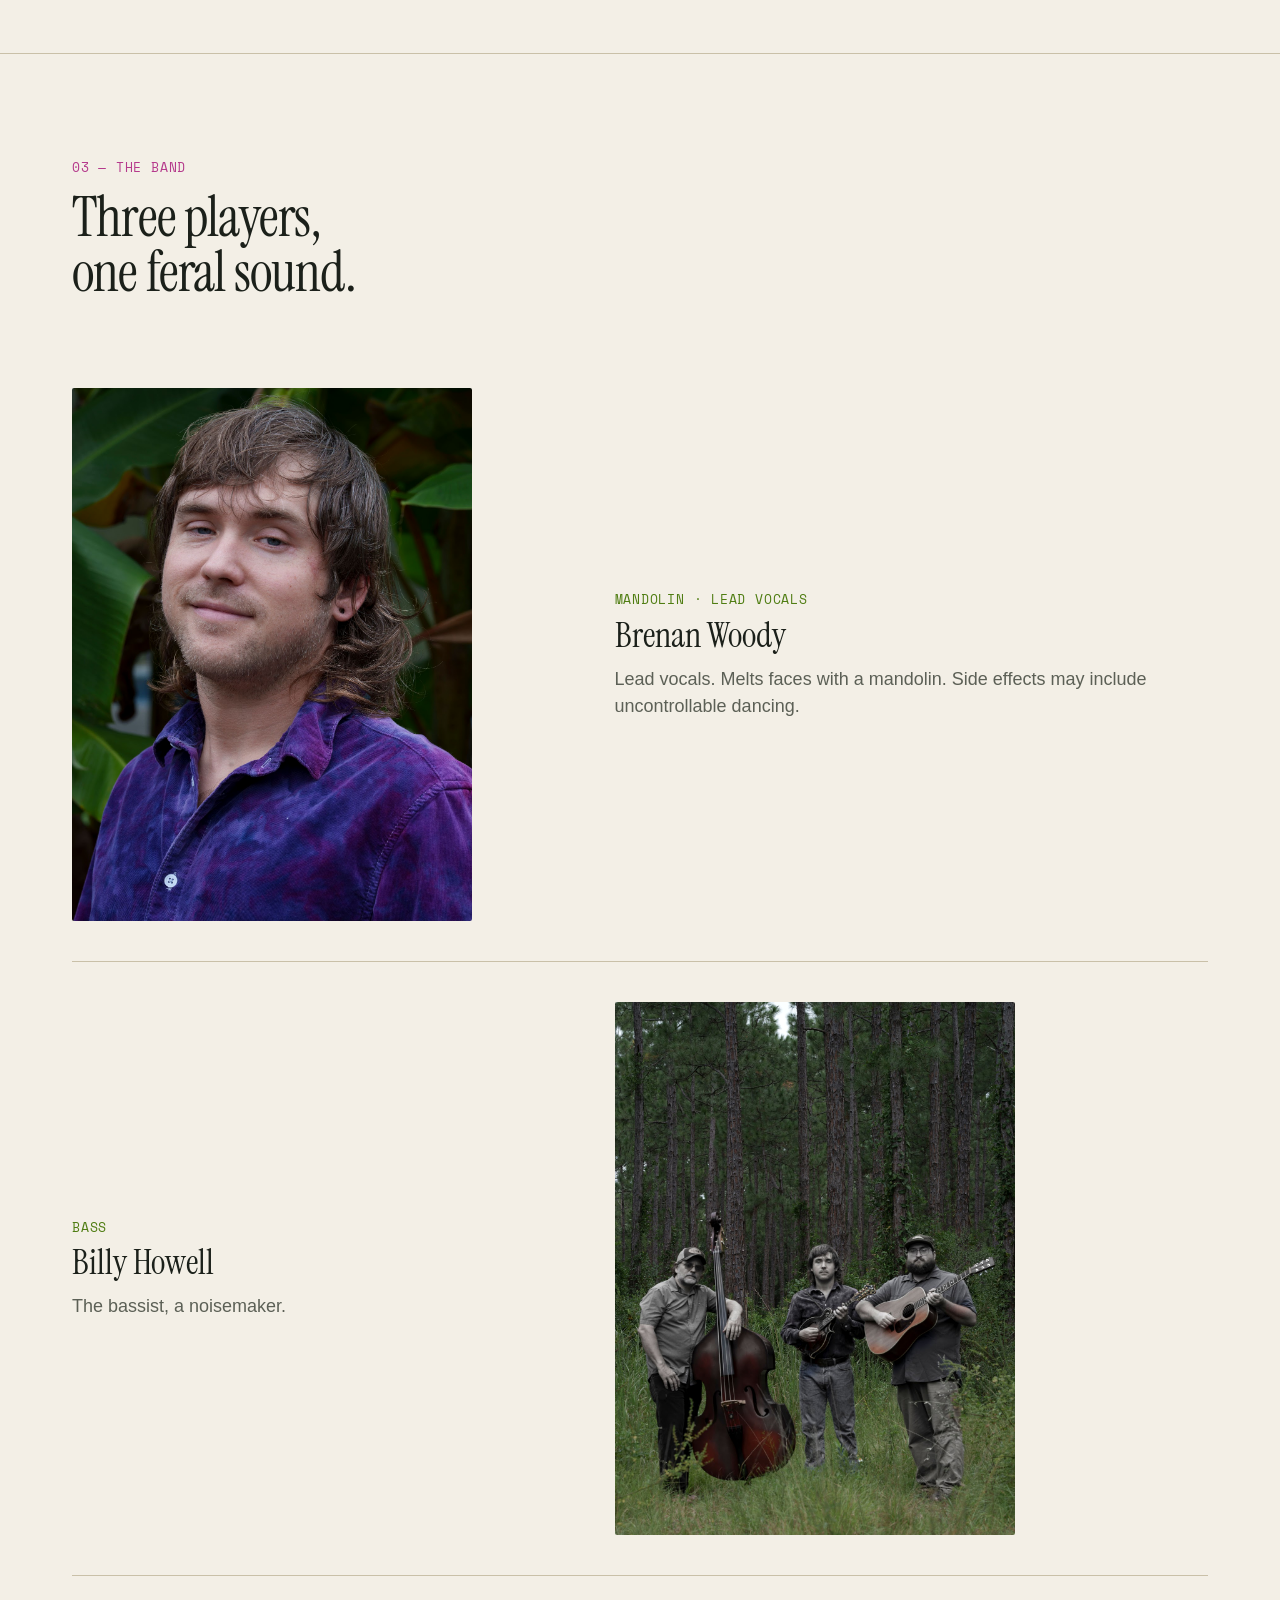
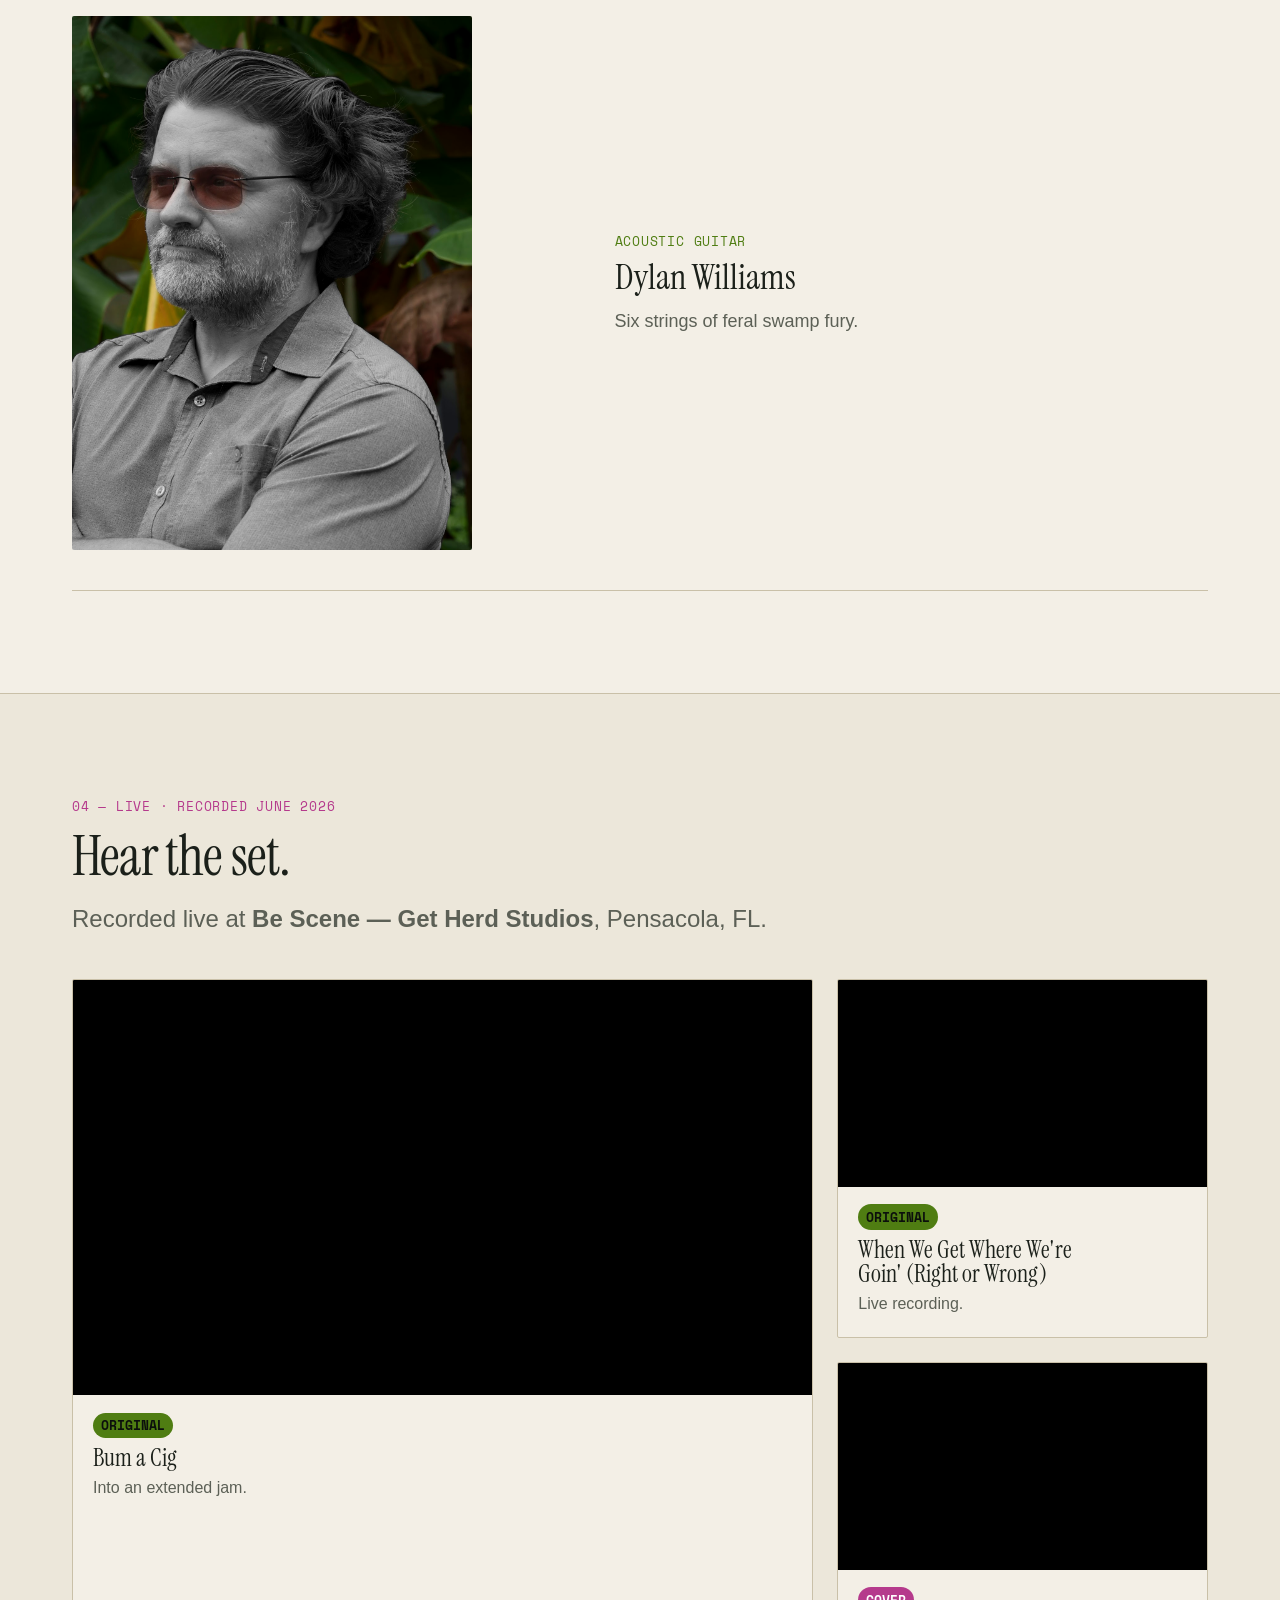
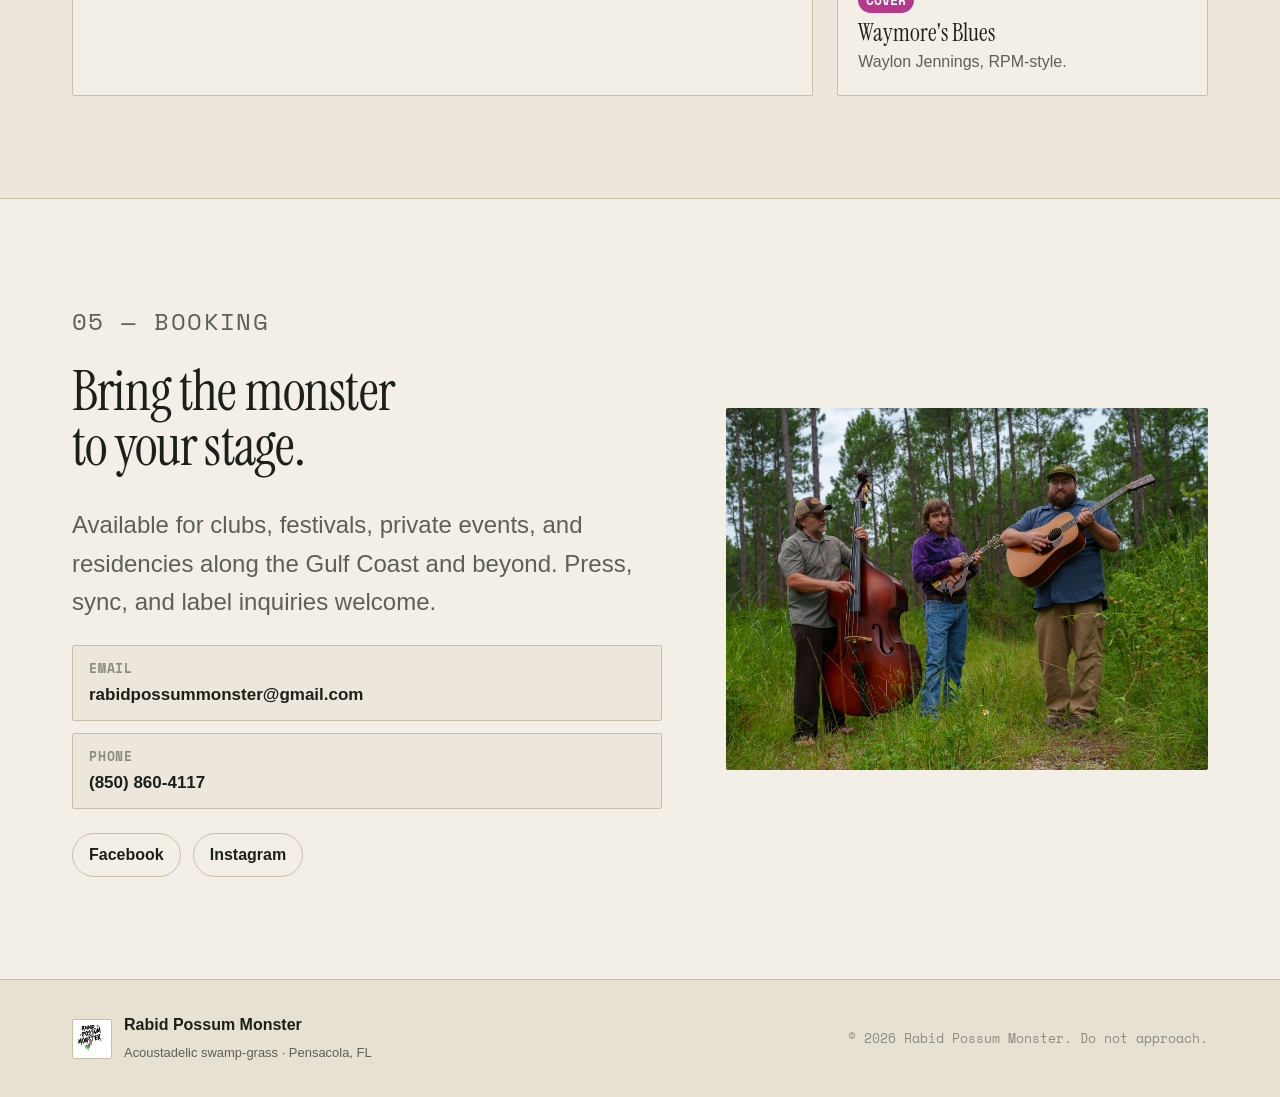
==== commit 70f467e9: "Editorial/magazine redesign: asymmetric layouts, full-bleed gallery, member headshots, pull quotes, " ====
--- a/index.html
+++ b/index.html
@@ -8,146 +8,207 @@
   <link rel="icon" href="assets/logo.jpg" />
   <link rel="preconnect" href="https://fonts.googleapis.com" />
   <link rel="preconnect" href="https://fonts.gstatic.com" crossorigin />
-  <link href="https://fonts.googleapis.com/css2?family=Instrument+Serif:ital@0;1&display=swap" rel="stylesheet" />
+  <link href="https://fonts.googleapis.com/css2?family=Instrument+Serif:ital@0;1&family=Space+Mono:ital,wght@0,400;0,700;1,400&display=swap" rel="stylesheet" />
   <link href="https://api.fontshare.com/v2/css?f[]=satoshi@400,500,700&display=swap" rel="stylesheet" />
   <link rel="stylesheet" href="style.css" />
 </head>
 <body>
   <a class="skip" href="#main">Skip to content</a>
 
-  <header class="site-header" id="top">
-    <a class="brand" href="#top">
-      <img src="assets/logo.jpg" alt="Rabid Possum Monster logo" />
-      <span class="brand-text">Rabid Possum Monster</span>
+  <!-- MASTHEAD -->
+  <header class="masthead" id="top">
+    <a class="masthead-mark" href="#top">
+      <img src="assets/logo.jpg" alt="RPM" />
     </a>
-    <nav class="site-nav" aria-label="Primary">
+    <div class="masthead-title">Rabid Possum Monster</div>
+    <nav class="masthead-nav" aria-label="Primary">
       <a href="#about">About</a>
+      <span class="nav-dot">·</span>
+      <a href="#gallery">Gallery</a>
+      <span class="nav-dot">·</span>
       <a href="#members">The Band</a>
+      <span class="nav-dot">·</span>
       <a href="#music">Music</a>
+      <span class="nav-dot">·</span>
       <a href="#booking">Booking</a>
     </nav>
-    <div class="header-actions">
-      <button class="theme-toggle" data-theme-toggle aria-label="Switch to light mode" type="button">
-        <svg width="20" height="20" viewBox="0 0 24 24" fill="none" stroke="currentColor" stroke-width="2"><path d="M21 12.79A9 9 0 1 1 11.21 3 7 7 0 0 0 21 12.79z"/></svg>
-      </button>
-      <a class="btn btn-ghost" href="#booking">Book the Band</a>
-    </div>
+    <button class="theme-toggle" data-theme-toggle aria-label="Switch to light mode" type="button">
+      <svg width="18" height="18" viewBox="0 0 24 24" fill="none" stroke="currentColor" stroke-width="2"><path d="M21 12.79A9 9 0 1 1 11.21 3 7 7 0 0 0 21 12.79z"/></svg>
+    </button>
   </header>
 
   <main id="main">
 
-    <!-- HERO -->
-    <section class="hero">
-      <div class="hero-bg" aria-hidden="true"></div>
-      <div class="hero-overlay" aria-hidden="true"></div>
-      <div class="hero-grain" aria-hidden="true"></div>
-      <div class="hero-inner">
-        <p class="eyebrow">Pensacola, FL · Est. 2018</p>
-        <h1 class="hero-title">Rabid Possum <span class="monster">Monster</span></h1>
-        <p class="hero-tag">Acoustadelic swamp-grass from the Gulf Coast.</p>
-        <ul class="pills" role="list">
-          <li>Psychedelic</li>
-          <li>Jam</li>
-          <li>Swamp</li>
-          <li>Bluegrass</li>
-        </ul>
-        <div class="hero-cta">
-          <a class="btn btn-primary" href="#music">Watch Live</a>
-          <a class="btn btn-ghost" href="#booking">Booking Inquiry</a>
-        </div>
-      </div>
-      <a class="scroll-cue" href="#about" aria-label="Scroll to about">
-        <svg width="22" height="22" viewBox="0 0 24 24" fill="none" stroke="currentColor" stroke-width="2"><path d="M12 5v14M5 12l7 7 7-7"/></svg>
-      </a>
+    <!-- COVER -->
+    <section class="cover">
+      <div class="cover-image" aria-hidden="true"></div>
+      <div class="cover-veil" aria-hidden="true"></div>
+      <div class="cover-content">
+        <p class="cover-meta">No. 01 — Pensacola, FL</p>
+        <h1 class="cover-title">Rabid Possum<br><em>Monster</em></h1>
+        <p class="cover-tag">Acoustadelic swamp-grass from the Gulf Coast.</p>
+      </div>
+      <div class="cover-facts">
+        <span>Psychedelic</span>
+        <span>Jam</span>
+        <span>Swamp</span>
+        <span>Bluegrass</span>
+      </div>
     </section>
 
     <!-- ABOUT -->
-    <section class="section about" id="about">
-      <div class="container about-grid">
-        <div class="about-copy">
-          <p class="section-label">The Sound</p>
-          <h2 class="section-title">Untamed acoustic chaos, <em>refined</em>.</h2>
-          <p>Formed in 2018, Rabid Possum Monster has worn many faces — but the sound never changes: unbridled, untamed, unlike any other acoustic act on the Gulf Coast. From blistering bluegrass anthems to trippy space grooves and everywhere in between, RPM delivers unhinged, thrilling live shows.</p>
+    <section class="spread about" id="about">
+      <div class="spread-grid">
+        <div class="about-text">
+          <p class="kicker">01 — The Sound</p>
+          <h2 class="spread-headline">Untamed acoustic chaos, <em>refined</em>.</h2>
+          <p class="dropcap">Formed in 2018, Rabid Possum Monster has worn many faces — but the sound never changes: unbridled, untamed, unlike any other acoustic act on the Gulf Coast. From blistering bluegrass anthems to trippy space grooves and everywhere in between, RPM delivers unhinged, thrilling live shows.</p>
           <p>Call it <strong>acoustadelic</strong> — part psychedelic, part swamp, part bluegrass, all heart. The trio is house band at the legendary Red Bar in Grayton Beach, Florida.</p>
         </div>
-        <aside class="logo-sticker" aria-label="Rabid Possum Monster logo mark">
-          <img src="assets/logo.jpg" alt="Rabid Possum Monster hand-drawn logo with a severed possum tail dripping neon-green slime" />
+        <aside class="about-aside">
+          <div class="about-photo">
+            <img src="assets/gallery/rpm_07.jpg" alt="RPM posed in the pines" loading="lazy" />
+            <p class="caption">In the pines — Grayton Beach, FL</p>
+          </div>
+          <div class="logo-mark">
+            <img src="assets/logo.jpg" alt="Rabid Possum Monster logo" loading="lazy" />
+          </div>
         </aside>
       </div>
     </section>
 
+    <!-- GALLERY -->
+    <section class="spread gallery" id="gallery">
+      <div class="gallery-header">
+        <p class="kicker">02 — Field Recordings</p>
+        <h2 class="spread-headline">In the pines.</h2>
+      </div>
+      <div class="gallery-grid">
+        <figure class="g g-wide">
+          <img src="assets/gallery/rpm_01.jpg" alt="RPM playing in a pine clearing" loading="lazy" />
+        </figure>
+        <figure class="g g-tall">
+          <img src="assets/gallery/rpm_03.jpg" alt="RPM standing tall in the pines" loading="lazy" />
+        </figure>
+        <figure class="g">
+          <img src="assets/gallery/rpm_02.jpg" alt="RPM playing together in the woods" loading="lazy" />
+        </figure>
+        <figure class="g">
+          <img src="assets/gallery/rpm_04.jpg" alt="Candid moment between bandmates" loading="lazy" />
+        </figure>
+        <figure class="g g-wide">
+          <img src="assets/gallery/rpm_08.jpg" alt="RPM laughing together in the woods" loading="lazy" />
+        </figure>
+        <figure class="g g-tall">
+          <img src="assets/gallery/rpm_10.jpg" alt="RPM deep in the pine forest" loading="lazy" />
+        </figure>
+        <figure class="g">
+          <img src="assets/gallery/rpm_11.jpg" alt="RPM playing instruments in the clearing" loading="lazy" />
+        </figure>
+        <figure class="g">
+          <img src="assets/gallery/rpm_12.jpg" alt="RPM classic trio pose" loading="lazy" />
+        </figure>
+        <figure class="g g-square">
+          <img src="assets/gallery/rpm_14.jpg" alt="Bassist making a face — feral energy" loading="lazy" />
+        </figure>
+      </div>
+    </section>
+
+    <!-- PULL QUOTE -->
+    <section class="pullquote">
+      <blockquote>
+        <p>"Part psychedelic, part swamp, part bluegrass — <em>all heart</em>."</p>
+      </blockquote>
+    </section>
+
     <!-- MEMBERS -->
-    <section class="section members" id="members">
-      <div class="container">
-        <p class="section-label center">The Band</p>
-        <h2 class="section-title center">Three players, one feral sound.</h2>
-        <ul class="member-grid" role="list">
-          <li class="member">
-            <div class="member-instrument">Mandolin · Lead Vocals</div>
-            <h3 class="member-name">Brenan Woody</h3>
-            <p class="member-role">Lead vocals. Melts faces with a mandolin. Side effects may include uncontrollable dancing.</p>
-          </li>
-          <li class="member featured">
-            <div class="member-instrument">Bass</div>
-            <h3 class="member-name">Billy Howell</h3>
-            <p class="member-role">The bassist, a noisemaker</p>
-          </li>
-          <li class="member">
-            <div class="member-instrument">Acoustic Guitar</div>
-            <h3 class="member-name">Dylan Williams</h3>
-            <p class="member-role">Six strings of feral swamp fury.</p>
-          </li>
-        </ul>
-      </div>
+    <section class="spread members" id="members">
+      <div class="members-header">
+        <p class="kicker">03 — The Band</p>
+        <h2 class="spread-headline">Three players,<br>one feral sound.</h2>
+      </div>
+
+      <article class="member-row">
+        <div class="member-photo">
+          <img src="assets/members/brenan.jpg" alt="Brenan Woody" loading="lazy" />
+        </div>
+        <div class="member-info">
+          <p class="member-instrument">Mandolin · Lead Vocals</p>
+          <h3 class="member-name">Brenan Woody</h3>
+          <p class="member-role">Lead vocals. Melts faces with a mandolin. Side effects may include uncontrollable dancing.</p>
+        </div>
+      </article>
+
+      <article class="member-row reverse">
+        <div class="member-photo">
+          <img src="assets/members/billy.jpg" alt="Billy Howell" loading="lazy" />
+        </div>
+        <div class="member-info">
+          <p class="member-instrument">Bass</p>
+          <h3 class="member-name">Billy Howell</h3>
+          <p class="member-role">The bassist, a noisemaker.</p>
+        </div>
+      </article>
+
+      <article class="member-row">
+        <div class="member-photo">
+          <img src="assets/members/dylan.jpg" alt="Dylan Williams" loading="lazy" />
+        </div>
+        <div class="member-info">
+          <p class="member-instrument">Acoustic Guitar</p>
+          <h3 class="member-name">Dylan Williams</h3>
+          <p class="member-role">Six strings of feral swamp fury.</p>
+        </div>
+      </article>
     </section>
 
     <!-- MUSIC -->
-    <section class="section music" id="music">
-      <div class="container">
-        <p class="section-label center">Live · Recorded June 2026</p>
-        <h2 class="section-title center">Hear the set.</h2>
-        <p class="section-sub center">Recorded live at <strong>Be Scene – Get Herd Studios</strong>, Pensacola, FL.</p>
-        <div class="video-grid">
-          <figure class="video">
-            <div class="video-frame">
-              <iframe src="https://www.youtube.com/embed/E_gqEi9xXUo" title="Bum a Cig — Rabid Possum Monster (live)" loading="lazy" allow="accelerometer; clipboard-write; encrypted-media; gyroscope; picture-in-picture; web-share" allowfullscreen></iframe>
-            </div>
-            <figcaption>
-              <span class="video-tag">Original</span>
-              <h3>Bum a Cig</h3>
-              <p>Into an extended jam.</p>
-            </figcaption>
-          </figure>
-          <figure class="video">
-            <div class="video-frame">
-              <iframe src="https://www.youtube.com/embed/dR-MKsBqslw" title="When We Get Where We're Goin' — Rabid Possum Monster (live)" loading="lazy" allow="accelerometer; clipboard-write; encrypted-media; gyroscope; picture-in-picture; web-share" allowfullscreen></iframe>
-            </div>
-            <figcaption>
-              <span class="video-tag">Original</span>
-              <h3>When We Get Where We're Goin' (Right or Wrong)</h3>
-              <p>Live recording.</p>
-            </figcaption>
-          </figure>
-          <figure class="video">
-            <div class="video-frame">
-              <iframe src="https://www.youtube.com/embed/veYUSmOugpc" title="Waymore's Blues — Rabid Possum Monster (live)" loading="lazy" allow="accelerometer; clipboard-write; encrypted-media; gyroscope; picture-in-picture; web-share" allowfullscreen></iframe>
-            </div>
-            <figcaption>
-              <span class="video-tag video-tag-cover">Cover</span>
-              <h3>Waymore's Blues</h3>
-              <p>Waylon Jennings, RPM-style.</p>
-            </figcaption>
-          </figure>
-        </div>
+    <section class="spread music" id="music">
+      <div class="music-header">
+        <p class="kicker">04 — Live · Recorded June 2026</p>
+        <h2 class="spread-headline">Hear the set.</h2>
+        <p class="music-sub">Recorded live at <strong>Be Scene — Get Herd Studios</strong>, Pensacola, FL.</p>
+      </div>
+      <div class="music-grid">
+        <figure class="video video-featured">
+          <div class="video-frame">
+            <iframe src="https://www.youtube.com/embed/E_gqEi9xXUo" title="Bum a Cig — Rabid Possum Monster (live)" loading="lazy" allow="accelerometer; clipboard-write; encrypted-media; gyroscope; picture-in-picture; web-share" allowfullscreen></iframe>
+          </div>
+          <figcaption>
+            <span class="video-tag">Original</span>
+            <h3>Bum a Cig</h3>
+            <p>Into an extended jam.</p>
+          </figcaption>
+        </figure>
+        <figure class="video">
+          <div class="video-frame">
+            <iframe src="https://www.youtube.com/embed/dR-MKsBqslw" title="When We Get Where We're Goin' — Rabid Possum Monster (live)" loading="lazy" allow="accelerometer; clipboard-write; encrypted-media; gyroscope; picture-in-picture; web-share" allowfullscreen></iframe>
+          </div>
+          <figcaption>
+            <span class="video-tag">Original</span>
+            <h3>When We Get Where We're Goin' (Right or Wrong)</h3>
+            <p>Live recording.</p>
+          </figcaption>
+        </figure>
+        <figure class="video">
+          <div class="video-frame">
+            <iframe src="https://www.youtube.com/embed/veYUSmOugpc" title="Waymore's Blues — Rabid Possum Monster (live)" loading="lazy" allow="accelerometer; clipboard-write; encrypted-media; gyroscope; picture-in-picture; web-share" allowfullscreen></iframe>
+          </div>
+          <figcaption>
+            <span class="video-tag video-tag-cover">Cover</span>
+            <h3>Waymore's Blues</h3>
+            <p>Waylon Jennings, RPM-style.</p>
+          </figcaption>
+        </figure>
       </div>
     </section>
 
     <!-- BOOKING -->
-    <section class="section booking" id="booking">
-      <div class="container booking-card">
-        <div class="booking-copy">
-          <p class="section-label">Booking</p>
-          <h2 class="section-title">Bring the monster to your stage.</h2>
+    <section class="spread booking" id="booking">
+      <div class="booking-grid">
+        <div class="booking-text">
+          <p class="kicker">05 — Booking</p>
+          <h2 class="spread-headline">Bring the monster<br>to your stage.</h2>
           <p>Available for clubs, festivals, private events, and residencies along the Gulf Coast and beyond. Press, sync, and label inquiries welcome.</p>
           <div class="booking-contacts">
             <a class="contact" href="mailto:rabidpossummonster@gmail.com">
@@ -165,22 +226,22 @@
           </div>
         </div>
         <div class="booking-photo">
-          <img src="assets/band.jpg" alt="Rabid Possum Monster — Brenan Woody, Billy Howell, and Dylan Williams" />
+          <img src="assets/gallery/rpm_09.jpg" alt="RPM playing live in the sunlight" loading="lazy" />
         </div>
       </div>
     </section>
   </main>
 
-  <footer class="site-footer">
-    <div class="container footer-inner">
-      <div class="footer-brand">
+  <footer class="colophon">
+    <div class="colophon-inner">
+      <div class="colophon-brand">
         <img src="assets/logo.jpg" alt="" />
         <div>
           <strong>Rabid Possum Monster</strong>
           <span>Acoustadelic swamp-grass · Pensacola, FL</span>
         </div>
       </div>
-      <p class="footer-meta">© <span id="year"></span> Rabid Possum Monster. Do not approach.</p>
+      <p class="colophon-meta">© <span id="year"></span> Rabid Possum Monster. Do not approach.</p>
     </div>
   </footer>
 
@@ -193,8 +254,8 @@
       r.setAttribute('data-theme', d);
       function syncBtn() {
         t && (t.innerHTML = d === 'dark'
-          ? '<svg width="20" height="20" viewBox="0 0 24 24" fill="none" stroke="currentColor" stroke-width="2"><circle cx="12" cy="12" r="5"/><path d="M12 1v2M12 21v2M4.22 4.22l1.42 1.42M18.36 18.36l1.42 1.42M1 12h2M21 12h2M4.22 19.78l1.42-1.42M18.36 5.64l1.42-1.42"/></svg>'
-          : '<svg width="20" height="20" viewBox="0 0 24 24" fill="none" stroke="currentColor" stroke-width="2"><path d="M21 12.79A9 9 0 1 1 11.21 3 7 7 0 0 0 21 12.79z"/></svg>');
+          ? '<svg width="18" height="18" viewBox="0 0 24 24" fill="none" stroke="currentColor" stroke-width="2"><circle cx="12" cy="12" r="5"/><path d="M12 1v2M12 21v2M4.22 4.22l1.42 1.42M18.36 18.36l1.42 1.42M1 12h2M21 12h2M4.22 19.78l1.42-1.42M18.36 5.64l1.42-1.42"/></svg>'
+          : '<svg width="18" height="18" viewBox="0 0 24 24" fill="none" stroke="currentColor" stroke-width="2"><path d="M21 12.79A9 9 0 1 1 11.21 3 7 7 0 0 0 21 12.79z"/></svg>');
         t && t.setAttribute('aria-label', 'Switch to ' + (d === 'dark' ? 'light' : 'dark') + ' mode');
       }
       syncBtn();
--- a/style.css
+++ b/style.css
@@ -1,7 +1,6 @@
 /* ============================================================
-   Rabid Possum Monster — EPK
-   Custom palette derived from the band logo:
-   deep swamp black + neon-slime green + possum magenta
+   Rabid Possum Monster — Editorial Redesign
+   Magazine-spread layout with the band's swamp palette.
    ============================================================ */
 
 :root,
@@ -17,29 +16,18 @@
   --color-text-muted: #5c6056;
   --color-text-faint: #8a8c80;
 
-  --color-primary: #4f7d12;        /* slime green, darkened for light bg contrast */
+  --color-primary: #4f7d12;
   --color-primary-hover: #3d630c;
-  --color-accent: #b53a8c;         /* possum magenta */
+  --color-accent: #b53a8c;
   --color-slime: #7aa01a;
   --color-hero-veil: rgba(10, 14, 10, 0.45);
 
-  --radius-sm: 0.375rem;
-  --radius-md: 0.625rem;
-  --radius-lg: 1rem;
-  --radius-xl: 1.5rem;
-  --radius-full: 9999px;
-
   --font-display: 'Instrument Serif', Georgia, 'Times New Roman', serif;
   --font-body: 'Satoshi', 'Helvetica Neue', Arial, sans-serif;
-
-  --content-narrow: 680px;
-  --content-default: 1040px;
-  --content-wide: 1200px;
-
-  --shadow-sm: 0 1px 2px rgba(20, 24, 18, 0.08);
-  --shadow-md: 0 8px 24px rgba(20, 24, 18, 0.10);
-  --shadow-lg: 0 20px 50px rgba(20, 24, 18, 0.16);
-  --shadow-glow: 0 0 0 1px rgba(127, 200, 26, 0.25), 0 18px 40px rgba(20, 24, 18, 0.18);
+  --font-mono: 'Space Mono', 'Courier New', monospace;
+
+  --content-default: 1200px;
+  --content-wide: 1440px;
 }
 
 [data-theme='dark'] {
@@ -54,16 +42,11 @@
   --color-text-muted: #9aa298;
   --color-text-faint: #646b61;
 
-  --color-primary: #8ab83c;        /* swamp green (toned) */
+  --color-primary: #8ab83c;
   --color-primary-hover: #9ccd4a;
-  --color-accent: #e07cbf;         /* possum magenta */
+  --color-accent: #e07cbf;
   --color-slime: #8ab83c;
-  --color-hero-veil: rgba(8, 12, 8, 0.62);
-
-  --shadow-sm: 0 1px 2px rgba(0, 0, 0, 0.4);
-  --shadow-md: 0 10px 30px rgba(0, 0, 0, 0.5);
-  --shadow-lg: 0 24px 60px rgba(0, 0, 0, 0.6);
-  --shadow-glow: 0 0 0 1px rgba(163, 230, 53, 0.22), 0 22px 50px rgba(0, 0, 0, 0.5);
+  --color-hero-veil: rgba(8, 12, 8, 0.55);
 }
 
 /* ---- base ---- */
@@ -72,231 +55,410 @@
   -webkit-text-size-adjust: none; text-size-adjust: none;
   -webkit-font-smoothing: antialiased; -moz-osx-font-smoothing: grayscale;
   text-rendering: optimizeLegibility; scroll-behavior: smooth;
-  scroll-padding-top: 5rem;
+  scroll-padding-top: 4rem;
 }
 body {
   min-height: 100dvh; line-height: 1.6;
-  font-family: var(--font-body); font-size: var(--text-base, 1.0625rem);
+  font-family: var(--font-body); font-size: 1.0625rem;
   color: var(--color-text); background-color: var(--color-bg);
 }
 img, picture, video, svg { display: block; max-width: 100%; height: auto; }
-ul[role='list'] { list-style: none; }
-a, button, [role='button'] { transition: color .18s ease, background .18s ease, border-color .18s ease, box-shadow .18s ease, transform .18s ease; }
-h1, h2, h3 { text-wrap: balance; line-height: 1.08; font-weight: 400; }
-p, li { text-wrap: pretty; max-width: 72ch; }
-:focus-visible { outline: 2px solid var(--color-primary); outline-offset: 3px; border-radius: var(--radius-sm); }
+a, button { transition: color .18s ease, background .18s ease, border-color .18s ease, opacity .18s ease; }
+h1, h2, h3 { text-wrap: balance; line-height: 1.02; font-weight: 400; }
+p { text-wrap: pretty; max-width: 68ch; }
+:focus-visible { outline: 2px solid var(--color-primary); outline-offset: 3px; }
 ::selection { background: var(--color-primary); color: #0b0f0c; }
 button { cursor: pointer; background: none; border: none; color: inherit; font: inherit; }
-.skip { position: absolute; left: -999px; top: 0; z-index: 200; background: var(--color-primary); color: #0b0f0c; padding: .5rem 1rem; border-radius: var(--radius-sm); }
+.skip { position: absolute; left: -999px; top: 0; z-index: 200; background: var(--color-primary); color: #0b0f0c; padding: .5rem 1rem; }
 .skip:focus { left: .5rem; top: .5rem; }
 
 :root {
-  --text-xs: clamp(0.75rem, 0.7rem + 0.25vw, 0.875rem);
-  --text-sm: clamp(0.875rem, 0.82rem + 0.3vw, 1rem);
+  --text-xs: clamp(0.6875rem, 0.65rem + 0.2vw, 0.8125rem);
+  --text-sm: clamp(0.875rem, 0.83rem + 0.25vw, 1rem);
   --text-base: clamp(1rem, 0.95rem + 0.3vw, 1.125rem);
-  --text-lg: clamp(1.2rem, 1rem + 0.8vw, 1.6rem);
-  --text-xl: clamp(1.6rem, 1.2rem + 1.6vw, 2.4rem);
-  --text-2xl: clamp(2.2rem, 1.4rem + 3.2vw, 4rem);
-  --text-hero: clamp(3.2rem, 1.5rem + 7vw, 8rem);
-  --space-1: .25rem; --space-2: .5rem; --space-3: .75rem; --space-4: 1rem;
-  --space-5: 1.25rem; --space-6: 1.5rem; --space-8: 2rem; --space-10: 2.5rem;
-  --space-12: 3rem; --space-16: 4rem; --space-20: 5rem; --space-24: 6rem;
-}
-
-.container { width: min(100% - 2.5rem, var(--content-default)); margin-inline: auto; }
-.center { text-align: center; margin-inline: auto; }
-
-/* ---- header ---- */
-.site-header {
+  --text-lg: clamp(1.15rem, 0.95rem + 0.7vw, 1.5rem);
+  --text-xl: clamp(1.5rem, 1.1rem + 1.4vw, 2.2rem);
+  --text-2xl: clamp(2rem, 1.2rem + 2.8vw, 3.6rem);
+  --text-hero: clamp(3.5rem, 1.8rem + 8vw, 9rem);
+}
+
+/* ---- MASTHEAD ---- */
+.masthead {
   position: sticky; top: 0; z-index: 100;
-  display: flex; align-items: center; gap: var(--space-4);
-  padding: var(--space-3) var(--space-4);
-  background: color-mix(in oklab, var(--color-bg) 82%, transparent);
-  backdrop-filter: blur(12px); -webkit-backdrop-filter: blur(12px);
+  display: flex; align-items: center; gap: 1.5rem;
+  padding: 0.75rem 2rem;
+  background: color-mix(in oklab, var(--color-bg) 88%, transparent);
+  backdrop-filter: blur(14px); -webkit-backdrop-filter: blur(14px);
   border-bottom: 1px solid var(--color-border);
 }
-.brand { display: flex; align-items: center; gap: var(--space-3); text-decoration: none; color: var(--color-text); }
-.brand img { width: 40px; height: 40px; object-fit: cover; border-radius: var(--radius-full); border: 1px solid var(--color-border); }
-.brand-text { font-weight: 700; font-size: var(--text-sm); letter-spacing: .01em; }
-.site-nav { display: flex; gap: var(--space-5); margin-left: auto; }
-.site-nav a { color: var(--color-text-muted); text-decoration: none; font-size: var(--text-sm); font-weight: 500; }
-.site-nav a:hover { color: var(--color-primary); }
-.header-actions { display: flex; align-items: center; gap: var(--space-3); }
-.theme-toggle { display: grid; place-items: center; width: 38px; height: 38px; border-radius: var(--radius-full); border: 1px solid var(--color-border); color: var(--color-text); }
+.masthead-mark img {
+  width: 36px; height: 36px; object-fit: cover; border-radius: 50%;
+  border: 1px solid var(--color-border);
+}
+.masthead-title {
+  font-family: var(--font-display); font-size: 1.25rem;
+  white-space: nowrap;
+}
+.masthead-nav {
+  display: flex; align-items: center; gap: 0.5rem;
+  margin-left: auto;
+  font-family: var(--font-mono); font-size: var(--text-xs);
+}
+.masthead-nav a {
+  color: var(--color-text-muted); text-decoration: none;
+  letter-spacing: 0.02em;
+}
+.masthead-nav a:hover { color: var(--color-primary); }
+.nav-dot { color: var(--color-text-faint); user-select: none; }
+.theme-toggle {
+  display: grid; place-items: center; width: 34px; height: 34px;
+  border-radius: 50%; border: 1px solid var(--color-border); color: var(--color-text);
+}
 .theme-toggle:hover { color: var(--color-primary); border-color: var(--color-primary); }
-@media (max-width: 760px) { .site-nav { display: none; } .brand-text { display: none; } }
-
-/* ---- buttons ---- */
-.btn {
-  display: inline-flex; align-items: center; justify-content: center; gap: var(--space-2);
-  padding: .7rem 1.3rem; border-radius: var(--radius-full);
-  font-size: var(--text-sm); font-weight: 600; text-decoration: none; line-height: 1;
-  border: 1px solid transparent;
-}
-.btn-primary { background: var(--color-primary); color: #0b0f0c; border-color: var(--color-primary); }
-.btn-primary:hover { background: var(--color-primary-hover); transform: translateY(-1px); box-shadow: var(--shadow-md); }
-.btn-ghost { color: var(--color-text); border-color: var(--color-border); }
-.btn-ghost:hover { color: var(--color-primary); border-color: var(--color-primary); }
-@media (max-width: 760px) { .header-actions .btn { display: none; } }
-
-/* ---- hero ---- */
-.hero {
-  position: relative; min-height: 92dvh; display: grid; place-items: center;
-  text-align: center; padding: var(--space-20) var(--space-4); overflow: hidden;
-}
-.hero-bg {
+@media (max-width: 860px) {
+  .masthead { padding: 0.5rem 1rem; gap: 0.75rem; }
+  .masthead-title { display: none; }
+  .masthead-nav { gap: 0.35rem; }
+  .masthead-nav a { font-size: 0.65rem; }
+  .nav-dot { display: none; }
+}
+
+/* ---- COVER (hero) ---- */
+.cover {
+  position: relative; min-height: 94dvh;
+  display: flex; flex-direction: column;
+  justify-content: flex-end;
+  overflow: hidden;
+}
+.cover-image {
   position: absolute; inset: 0;
-  background: url('assets/band.jpg') center / cover no-repeat;
-  filter: saturate(1.05) contrast(1.05);
-  transform: scale(1.04);
-}
-.hero-overlay {
+  background: url('assets/hero.jpg') center 30% / cover no-repeat;
+  filter: saturate(1.08) contrast(1.05);
+  transform: scale(1.03);
+}
+.cover-veil {
   position: absolute; inset: 0;
   background:
-    radial-gradient(120% 80% at 50% 38%, transparent 0%, var(--color-hero-veil) 78%),
-    linear-gradient(180deg, color-mix(in oklab, var(--color-bg) 55%, transparent) 0%, var(--color-bg) 100%);
-}
-.hero-grain {
-  position: absolute; inset: 0; opacity: .18; mix-blend-mode: overlay; pointer-events: none;
-  background-image: url("data:image/svg+xml,%3Csvg xmlns='http://www.w3.org/2000/svg' width='160' height='160'%3E%3Cfilter id='n'%3E%3CfeTurbulence type='fractalNoise' baseFrequency='0.85' numOctaves='2' stitchTiles='stitch'/%3E%3C/filter%3E%3Crect width='100%25' height='100%25' filter='url(%23n)'/%3E%3C/svg%3E");
-}
-.hero-inner { position: relative; z-index: 2; max-width: var(--content-default); }
-.eyebrow {
-  font-size: var(--text-xs); letter-spacing: .28em; text-transform: uppercase;
-  color: var(--color-primary); font-weight: 700; margin-bottom: var(--space-4);
-}
-.hero-title {
+    linear-gradient(180deg, transparent 0%, transparent 35%, rgba(0,0,0,0.25) 55%, rgba(0,0,0,0.65) 100%),
+    linear-gradient(90deg, rgba(0,0,0,0.4) 0%, transparent 50%);
+}
+.cover-content {
+  position: relative; z-index: 2;
+  padding: 0 2rem 3.5rem;
+  max-width: var(--content-wide);
+  margin: 0 auto; width: 100%;
+}
+.cover-meta {
+  font-family: var(--font-mono); font-size: var(--text-xs);
+  letter-spacing: 0.08em; color: rgba(255,255,255,0.7);
+  margin-bottom: 0.75rem;
+}
+.cover-title {
   font-family: var(--font-display); font-weight: 400;
-  font-size: var(--text-hero); line-height: .92; letter-spacing: -.01em;
-  color: #f4f1e8; text-shadow: 0 4px 40px rgba(0,0,0,.6);
-}
-.hero-title .monster { font-style: italic; color: var(--color-primary); }
-.hero-tag {
+  font-size: var(--text-hero); line-height: 0.88;
+  color: #f4f1e8; text-shadow: 0 4px 40px rgba(0,0,0,0.5);
+  letter-spacing: -0.02em;
+}
+.cover-title em {
+  font-style: italic; color: var(--color-primary);
+  text-shadow: 0 4px 30px rgba(0,0,0,0.5), 0 0 60px rgba(138,184,60,0.3);
+}
+.cover-tag {
   font-family: var(--font-display); font-style: italic;
-  font-size: var(--text-xl); color: #e7e3d6; margin-top: var(--space-4); opacity: .92;
-}
-.pills {
-  display: flex; flex-wrap: wrap; justify-content: center; gap: var(--space-2);
-  margin-top: var(--space-6);
-}
-.pills li {
-  font-size: var(--text-xs); letter-spacing: .14em; text-transform: uppercase;
-  font-weight: 600; color: #e7e3d6; max-width: none;
-  padding: .4rem .85rem; border-radius: var(--radius-full);
-  border: 1px solid rgba(231, 227, 214, .3);
-  background: rgba(11, 15, 12, .35); backdrop-filter: blur(4px);
-}
-.hero-cta { display: flex; flex-wrap: wrap; gap: var(--space-3); justify-content: center; margin-top: var(--space-8); }
-.scroll-cue {
-  position: absolute; bottom: var(--space-6); left: 50%; transform: translateX(-50%);
-  z-index: 2; color: #e7e3d6; opacity: .65; animation: bob 2.4s ease-in-out infinite;
-}
-@keyframes bob { 0%,100% { transform: translate(-50%, 0); } 50% { transform: translate(-50%, 6px); } }
-
-/* ---- sections ---- */
-.section { padding-block: clamp(var(--space-12), 7vw, var(--space-24)); }
-.section-label {
-  font-size: var(--text-xs); letter-spacing: .26em; text-transform: uppercase;
-  font-weight: 700; color: var(--color-accent); margin-bottom: var(--space-3);
-}
-.section-title {
+  font-size: var(--text-xl); color: rgba(255,255,255,0.85);
+  margin-top: 0.75rem;
+}
+.cover-facts {
+  position: relative; z-index: 2;
+  display: flex; gap: 2rem; flex-wrap: wrap;
+  padding: 1.25rem 2rem;
+  max-width: var(--content-wide);
+  margin: 0 auto; width: 100%;
+  border-top: 1px solid rgba(255,255,255,0.15);
+  background: rgba(11,15,12,0.5);
+  backdrop-filter: blur(8px);
+}
+.cover-facts span {
+  font-family: var(--font-mono); font-size: var(--text-xs);
+  letter-spacing: 0.12em; text-transform: uppercase;
+  color: rgba(255,255,255,0.6);
+}
+@media (max-width: 760px) {
+  .cover-content { padding: 0 1.25rem 2.5rem; }
+  .cover-facts { gap: 1rem; padding: 1rem 1.25rem; }
+  .cover-facts span { font-size: 0.6rem; }
+}
+
+/* ---- SPREAD (shared section) ---- */
+.spread {
+  padding-block: clamp(4rem, 8vw, 7rem);
+  position: relative;
+}
+.kicker {
+  font-family: var(--font-mono); font-size: var(--text-xs);
+  letter-spacing: 0.06em; text-transform: uppercase;
+  color: var(--color-accent); margin-bottom: 0.75rem;
+}
+.spread-headline {
   font-family: var(--font-display); font-weight: 400;
-  font-size: var(--text-2xl); line-height: 1.02; letter-spacing: -.01em;
-  max-width: 18ch; margin-bottom: var(--space-6);
-}
-.section-title em { color: var(--color-primary); font-style: italic; }
-.section-title.center { margin-inline: auto; max-width: 20ch; }
-.section-sub { color: var(--color-text-muted); font-size: var(--text-lg); margin-top: calc(var(--space-6) * -1); margin-bottom: var(--space-10); }
-
-/* about */
-.about-grid { display: grid; grid-template-columns: 1.4fr .9fr; gap: var(--space-12); align-items: center; }
-.about-copy p { color: var(--color-text-muted); margin-top: var(--space-4); font-size: var(--text-lg); line-height: 1.55; }
-.about-copy strong { color: var(--color-text); }
-.logo-sticker {
-  justify-self: center; padding: var(--space-4);
-  background: #fff; border-radius: var(--radius-lg);
-  box-shadow: var(--shadow-lg); transform: rotate(-2.5deg);
-  border: 1px solid rgba(0,0,0,.06);
-}
-.logo-sticker img { width: clamp(180px, 22vw, 280px); border-radius: var(--radius-md); }
-@media (max-width: 860px) { .about-grid { grid-template-columns: 1fr; } .logo-sticker { order: -1; } }
-
-/* members */
-.members { background: var(--color-surface); border-block: 1px solid var(--color-border); }
-.member-grid { display: grid; grid-template-columns: repeat(3, 1fr); gap: var(--space-5); margin-top: var(--space-8); }
-.member {
-  padding: var(--space-8) var(--space-5); border-radius: var(--radius-lg);
+  font-size: var(--text-2xl); line-height: 1.0;
+  letter-spacing: -0.015em; max-width: 16ch;
+  margin-bottom: 2rem;
+}
+.spread-headline em { color: var(--color-primary); font-style: italic; }
+
+/* ---- ABOUT ---- */
+.about { border-bottom: 1px solid var(--color-border); }
+.spread-grid {
+  display: grid; grid-template-columns: 1.5fr 1fr;
+  gap: 4rem; max-width: var(--content-default);
+  margin-inline: auto; padding-inline: 2rem;
+  align-items: start;
+}
+.about-text p {
+  color: var(--color-text-muted); font-size: var(--text-lg);
+  line-height: 1.55; margin-top: 1.25rem;
+}
+.about-text strong { color: var(--color-text); }
+.dropcap::first-letter {
+  font-family: var(--font-display); font-size: 3.5em;
+  float: left; line-height: 0.8; padding: 0.1em 0.1em 0 0;
+  color: var(--color-primary);
+}
+.about-aside {
+  display: flex; flex-direction: column; gap: 1.5rem;
+  position: sticky; top: 5rem;
+}
+.about-photo img {
+  width: 100%; border-radius: 2px;
+  filter: contrast(1.02) saturate(0.95);
+}
+.caption {
+  font-family: var(--font-mono); font-size: var(--text-xs);
+  color: var(--color-text-faint); margin-top: 0.5rem;
+  letter-spacing: 0.02em;
+}
+.logo-mark {
+  align-self: center; padding: 0.75rem;
+  background: #fff; border-radius: 4px;
+  transform: rotate(-3deg);
+  box-shadow: 0 8px 30px rgba(0,0,0,0.2);
+}
+.logo-mark img { width: 140px; border-radius: 2px; }
+@media (max-width: 860px) {
+  .spread-grid { grid-template-columns: 1fr; gap: 2rem; padding-inline: 1.25rem; }
+  .about-aside { position: static; flex-direction: row; }
+  .about-photo { flex: 1; }
+  .logo-mark { display: none; }
+}
+
+/* ---- GALLERY ---- */
+.gallery {
+  background: var(--color-surface);
+  border-bottom: 1px solid var(--color-border);
+}
+.gallery-header {
+  max-width: var(--content-default); margin-inline: auto;
+  padding-inline: 2rem; margin-bottom: 3rem;
+}
+.gallery-grid {
+  display: grid;
+  grid-template-columns: repeat(4, 1fr);
+  grid-auto-rows: 180px;
+  gap: 6px;
+  max-width: var(--content-wide);
+  margin-inline: auto;
+  padding-inline: 2rem;
+}
+.g {
+  overflow: hidden; position: relative;
+  background: var(--color-surface-2);
+}
+.g img {
+  width: 100%; height: 100%; object-fit: cover;
+  transition: transform 0.4s ease;
+  filter: contrast(1.02);
+}
+.g:hover img { transform: scale(1.04); }
+.g-wide { grid-column: span 2; grid-row: span 2; }
+.g-tall { grid-row: span 2; }
+.g-square { grid-column: span 1; grid-row: span 1; }
+@media (max-width: 860px) {
+  .gallery-grid { grid-template-columns: repeat(2, 1fr); grid-auto-rows: 140px; padding-inline: 1rem; }
+  .g-wide { grid-column: span 2; grid-row: span 2; }
+  .g-tall { grid-row: span 2; }
+}
+@media (max-width: 480px) {
+  .gallery-grid { grid-auto-rows: 110px; gap: 4px; }
+}
+
+/* ---- PULL QUOTE ---- */
+.pullquote {
+  padding-block: clamp(3rem, 6vw, 5rem);
+  text-align: center;
+  border-bottom: 1px solid var(--color-border);
+}
+.pullquote blockquote {
+  max-width: 900px; margin-inline: auto; padding-inline: 2rem;
+}
+.pullquote p {
+  font-family: var(--font-display); font-style: italic;
+  font-size: clamp(1.5rem, 1rem + 2.5vw, 2.8rem);
+  line-height: 1.2; color: var(--color-text);
+  max-width: none;
+}
+.pullquote em { color: var(--color-primary); }
+.pullquote::before {
+  content: "\201C"; display: block;
+  font-family: var(--font-display); font-size: 5rem;
+  color: var(--color-accent); opacity: 0.4;
+  line-height: 0.5; margin-bottom: 0.5rem;
+}
+
+/* ---- MEMBERS ---- */
+.members {
+  max-width: var(--content-default);
+  margin-inline: auto; padding-inline: 2rem;
+}
+.members-header { margin-bottom: 3rem; }
+.member-row {
+  display: grid; grid-template-columns: 1fr 1.2fr;
+  gap: 3rem; align-items: center;
+  padding-block: 2.5rem;
+  border-bottom: 1px solid var(--color-border);
+}
+.member-row.reverse .member-photo { order: 2; }
+.member-photo img {
+  width: 100%; max-width: 400px;
+  aspect-ratio: 3/4; object-fit: cover;
+  border-radius: 2px;
+  filter: contrast(1.02) saturate(0.98);
+}
+.member-instrument {
+  font-family: var(--font-mono); font-size: var(--text-xs);
+  letter-spacing: 0.06em; text-transform: uppercase;
+  color: var(--color-primary); margin-bottom: 0.5rem;
+}
+.member-name {
+  font-family: var(--font-display); font-size: var(--text-xl);
+  margin-bottom: 0.75rem;
+}
+.member-role {
+  font-size: var(--text-base); color: var(--color-text-muted);
+  line-height: 1.5;
+}
+@media (max-width: 760px) {
+  .members { padding-inline: 1.25rem; }
+  .member-row { grid-template-columns: 1fr; gap: 1.5rem; padding-block: 2rem; }
+  .member-row.reverse .member-photo { order: 0; }
+  .member-photo img { max-width: 280px; }
+}
+
+/* ---- MUSIC ---- */
+.music {
+  background: var(--color-surface);
+  border-block: 1px solid var(--color-border);
+}
+.music-header {
+  max-width: var(--content-default); margin-inline: auto;
+  padding-inline: 2rem; margin-bottom: 2.5rem;
+}
+.music-sub {
+  color: var(--color-text-muted); font-size: var(--text-lg);
+  margin-top: -1rem; margin-bottom: 0;
+}
+.music-grid {
+  display: grid; grid-template-columns: 2fr 1fr;
+  grid-template-rows: auto auto;
+  gap: 1.5rem;
+  max-width: var(--content-default); margin-inline: auto;
+  padding-inline: 2rem;
+}
+.video-featured { grid-row: span 2; }
+.video {
   background: var(--color-bg); border: 1px solid var(--color-border);
-  text-align: center; position: relative;
-}
-.member.featured { border-color: var(--color-primary); box-shadow: var(--shadow-glow); }
-.member-instrument {
-  font-size: var(--text-xs); letter-spacing: .16em; text-transform: uppercase;
-  font-weight: 700; color: var(--color-primary); margin-bottom: var(--space-3);
-}
-.member-name { font-family: var(--font-display); font-size: var(--text-xl); margin-bottom: var(--space-2); }
-.member-role { font-size: var(--text-sm); color: var(--color-text-muted); }
-@media (max-width: 760px) { .member-grid { grid-template-columns: 1fr; } }
-
-/* music */
-.video-grid { display: grid; grid-template-columns: repeat(3, 1fr); gap: var(--space-6); margin-top: var(--space-8); }
-.video {
-  background: var(--color-surface); border: 1px solid var(--color-border);
-  border-radius: var(--radius-lg); overflow: hidden; box-shadow: var(--shadow-sm);
-}
-.video:hover { box-shadow: var(--shadow-md); transform: translateY(-3px); }
-.video-frame { position: relative; aspect-ratio: 16 / 9; background: #000; }
+  border-radius: 2px; overflow: hidden;
+}
+.video-frame { position: relative; aspect-ratio: 16/9; background: #000; }
 .video-frame iframe { position: absolute; inset: 0; width: 100%; height: 100%; border: 0; }
-.video figcaption { padding: var(--space-4) var(--space-5) var(--space-5); }
+.video figcaption { padding: 1rem 1.25rem 1.25rem; }
 .video-tag {
-  display: inline-block; font-size: var(--text-xs); font-weight: 700; letter-spacing: .1em;
-  text-transform: uppercase; color: #0b0f0c; background: var(--color-primary);
-  padding: .2rem .55rem; border-radius: var(--radius-full); margin-bottom: var(--space-2);
+  display: inline-block; font-family: var(--font-mono);
+  font-size: var(--text-xs); font-weight: 700;
+  text-transform: uppercase; color: #0b0f0c;
+  background: var(--color-primary); padding: 0.15rem 0.5rem;
+  border-radius: 9999px; margin-bottom: 0.5rem;
 }
 .video-tag-cover { background: var(--color-accent); color: #fff; }
-.video h3 { font-family: var(--font-display); font-size: var(--text-lg); margin-bottom: var(--space-1); }
+.video h3 { font-family: var(--font-display); font-size: var(--text-lg); margin-bottom: 0.25rem; }
 .video p { font-size: var(--text-sm); color: var(--color-text-muted); }
-@media (max-width: 860px) { .video-grid { grid-template-columns: 1fr; max-width: 560px; margin-inline: auto; } }
-
-/* booking */
-.booking-card {
-  display: grid; grid-template-columns: 1.1fr .9fr; gap: var(--space-12); align-items: center;
-  background: var(--color-surface); border: 1px solid var(--color-border);
-  border-radius: var(--radius-xl); padding: clamp(var(--space-8), 4vw, var(--space-16));
-  box-shadow: var(--shadow-md); position: relative; overflow: hidden;
-}
-.booking-card::before {
-  content: ""; position: absolute; top: -40%; right: -20%; width: 60%; height: 140%;
-  background: radial-gradient(closest-side, color-mix(in oklab, var(--color-primary) 14%, transparent), transparent);
-  pointer-events: none;
-}
-.booking-copy { position: relative; }
-.booking-copy .section-title { color: var(--color-text); }
-.booking-copy p { color: var(--color-text-muted); font-size: var(--text-lg); margin-bottom: var(--space-6); }
-.booking-contacts { display: grid; gap: var(--space-3); margin-bottom: var(--space-6); }
+@media (max-width: 860px) {
+  .music-grid { grid-template-columns: 1fr; padding-inline: 1.25rem; }
+  .video-featured { grid-row: auto; }
+  .music-header { padding-inline: 1.25rem; }
+}
+
+/* ---- BOOKING ---- */
+.booking { max-width: var(--content-default); margin-inline: auto; padding-inline: 2rem; }
+.booking-grid {
+  display: grid; grid-template-columns: 1.1fr 0.9fr;
+  gap: 4rem; align-items: center;
+}
+.booking-text p {
+  color: var(--color-text-muted); font-size: var(--text-lg);
+  margin-bottom: 1.5rem;
+}
+.booking-contacts { display: grid; gap: 0.75rem; margin-bottom: 1.5rem; }
 .contact {
-  display: flex; flex-direction: column; gap: 2px; text-decoration: none;
-  padding: var(--space-3) var(--space-4); border-radius: var(--radius-md);
-  background: var(--color-bg); border: 1px solid var(--color-border);
-}
-.contact:hover { border-color: var(--color-primary); transform: translateX(3px); }
-.contact-label { font-size: var(--text-xs); letter-spacing: .14em; text-transform: uppercase; color: var(--color-text-faint); font-weight: 600; }
+  display: flex; flex-direction: column; gap: 2px;
+  text-decoration: none; padding: 0.75rem 1rem;
+  border-radius: 2px; background: var(--color-surface);
+  border: 1px solid var(--color-border);
+}
+.contact:hover { border-color: var(--color-primary); }
+.contact-label {
+  font-family: var(--font-mono); font-size: var(--text-xs);
+  letter-spacing: 0.06em; text-transform: uppercase;
+  color: var(--color-text-faint); font-weight: 700;
+}
 .contact-value { font-weight: 600; color: var(--color-text); }
-.socials { display: flex; gap: var(--space-3); }
+.socials { display: flex; gap: 0.75rem; }
 .social {
-  font-size: var(--text-sm); font-weight: 600; text-decoration: none; color: var(--color-text);
-  padding: .55rem 1rem; border-radius: var(--radius-full); border: 1px solid var(--color-border);
+  font-size: var(--text-sm); font-weight: 600; text-decoration: none;
+  color: var(--color-text); padding: 0.5rem 1rem;
+  border-radius: 9999px; border: 1px solid var(--color-border);
 }
 .social:hover { color: var(--color-primary); border-color: var(--color-primary); }
-.booking-photo { position: relative; }
-.booking-photo img { border-radius: var(--radius-lg); box-shadow: var(--shadow-lg); width: 100%; aspect-ratio: 4/3; object-fit: cover; }
-@media (max-width: 860px) { .booking-card { grid-template-columns: 1fr; padding: var(--space-8); } .booking-photo { order: -1; } }
-
-/* footer */
-.site-footer { border-top: 1px solid var(--color-border); background: var(--color-surface-offset); padding: var(--space-8) 0; }
-.footer-inner { display: flex; flex-wrap: wrap; gap: var(--space-4); align-items: center; justify-content: space-between; }
-.footer-brand { display: flex; align-items: center; gap: var(--space-3); }
-.footer-brand img { width: 44px; height: 44px; border-radius: var(--radius-sm); object-fit: cover; border: 1px solid var(--color-border); }
-.footer-brand strong { display: block; font-size: var(--text-sm); }
-.footer-brand span { font-size: var(--text-xs); color: var(--color-text-muted); }
-.footer-meta { font-size: var(--text-xs); color: var(--color-text-faint); }
+.booking-photo img {
+  width: 100%; aspect-ratio: 4/3; object-fit: cover;
+  border-radius: 2px; filter: contrast(1.02) saturate(1.05);
+}
+@media (max-width: 860px) {
+  .booking { padding-inline: 1.25rem; }
+  .booking-grid { grid-template-columns: 1fr; gap: 2rem; }
+  .booking-photo { order: -1; }
+}
+
+/* ---- COLOPHON (footer) ---- */
+.colophon {
+  border-top: 1px solid var(--color-border);
+  background: var(--color-surface-offset);
+  padding: 2rem 0;
+}
+.colophon-inner {
+  display: flex; flex-wrap: wrap; gap: 1rem;
+  align-items: center; justify-content: space-between;
+  max-width: var(--content-default); margin-inline: auto;
+  padding-inline: 2rem;
+}
+.colophon-brand { display: flex; align-items: center; gap: 0.75rem; }
+.colophon-brand img { width: 40px; height: 40px; border-radius: 2px; object-fit: cover; border: 1px solid var(--color-border); }
+.colophon-brand strong { display: block; font-size: var(--text-sm); }
+.colophon-brand span { font-size: var(--text-xs); color: var(--color-text-muted); }
+.colophon-meta {
+  font-family: var(--font-mono); font-size: var(--text-xs);
+  color: var(--color-text-faint);
+}
+@media (max-width: 760px) {
+  .colophon-inner { padding-inline: 1.25rem; }
+}
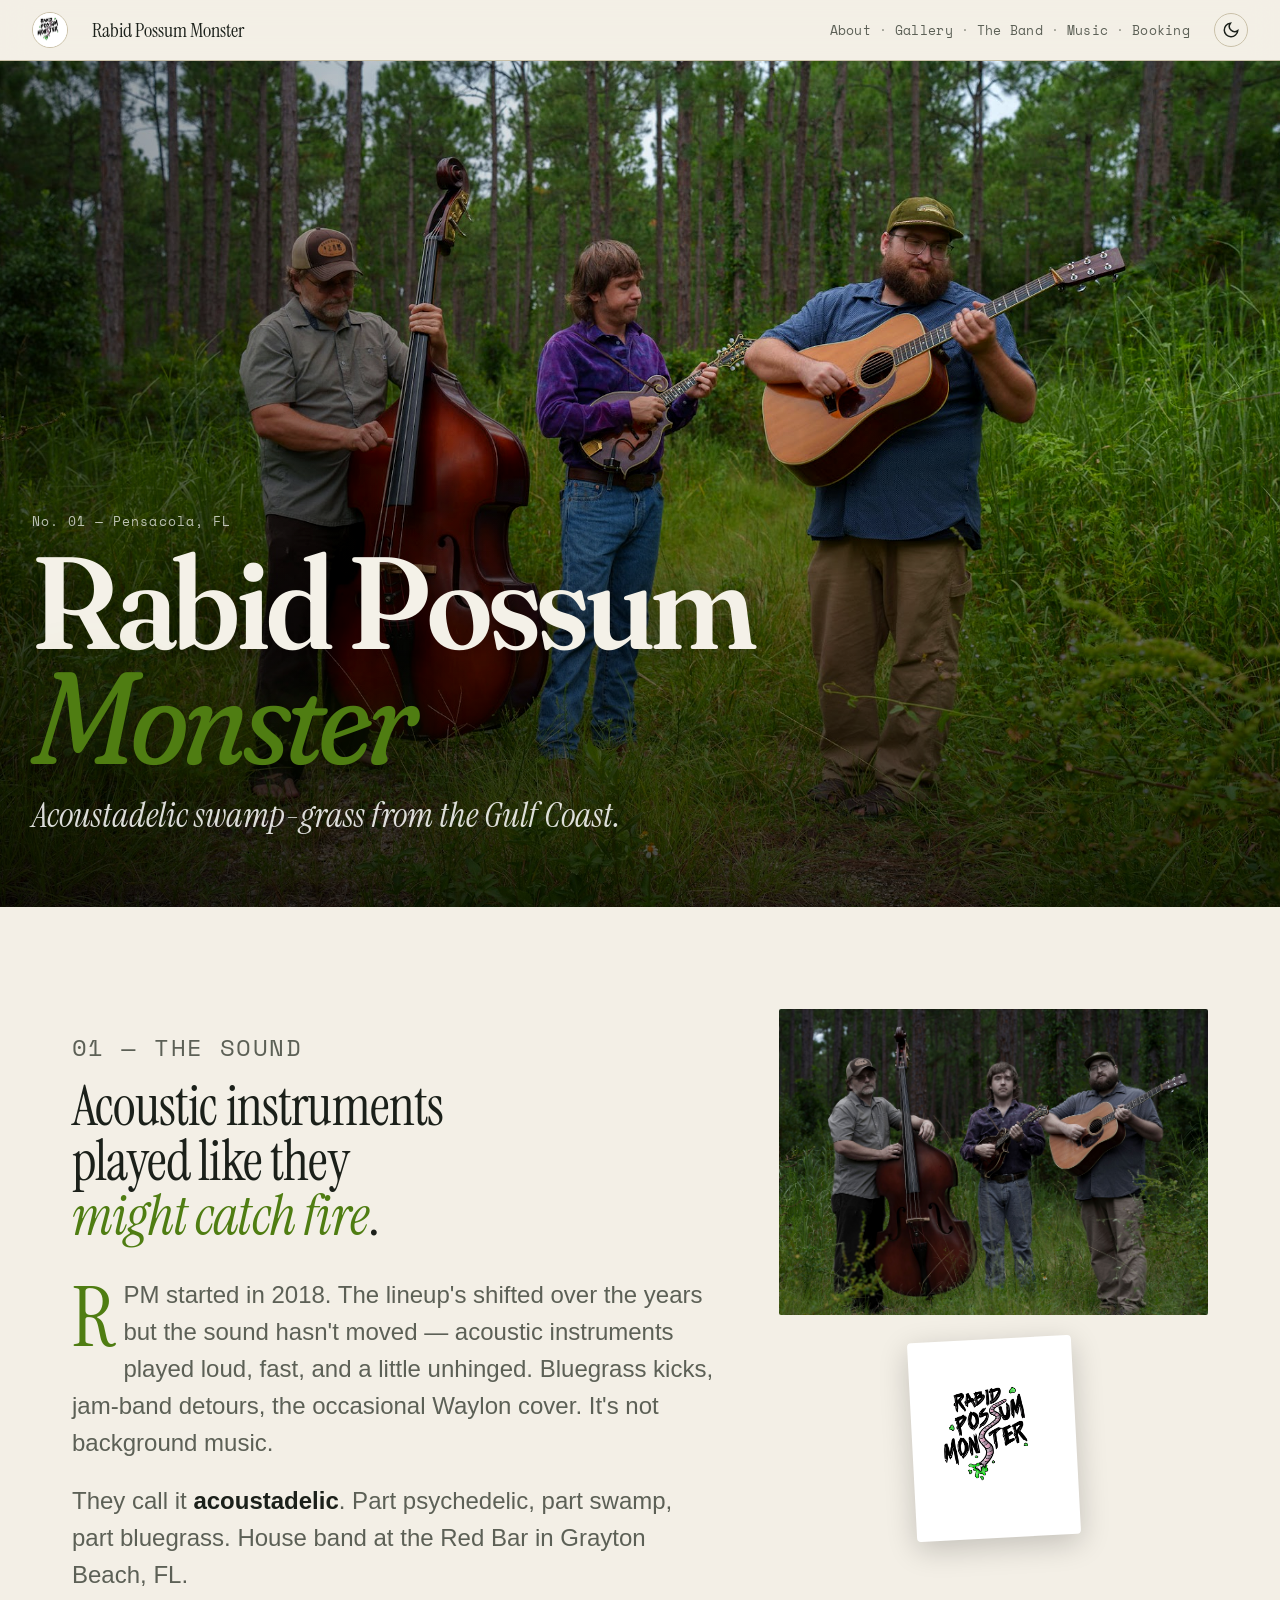
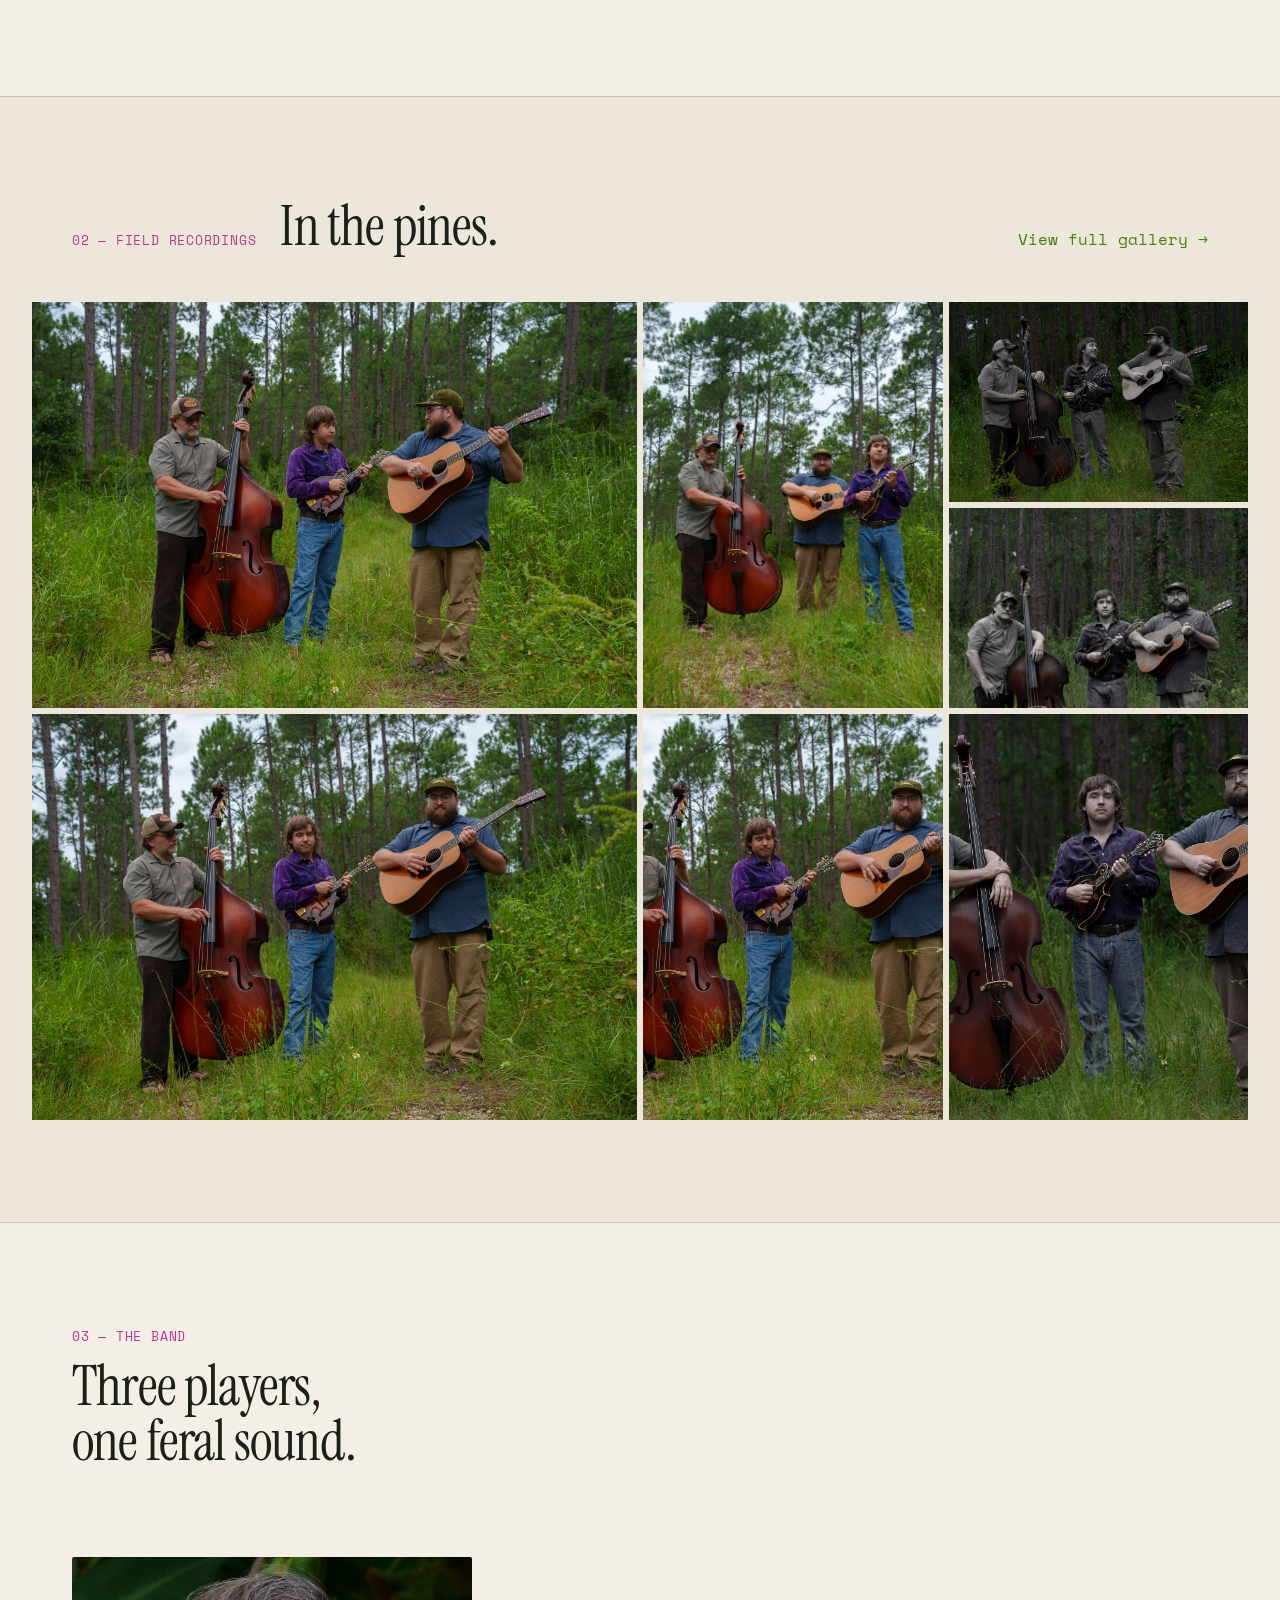
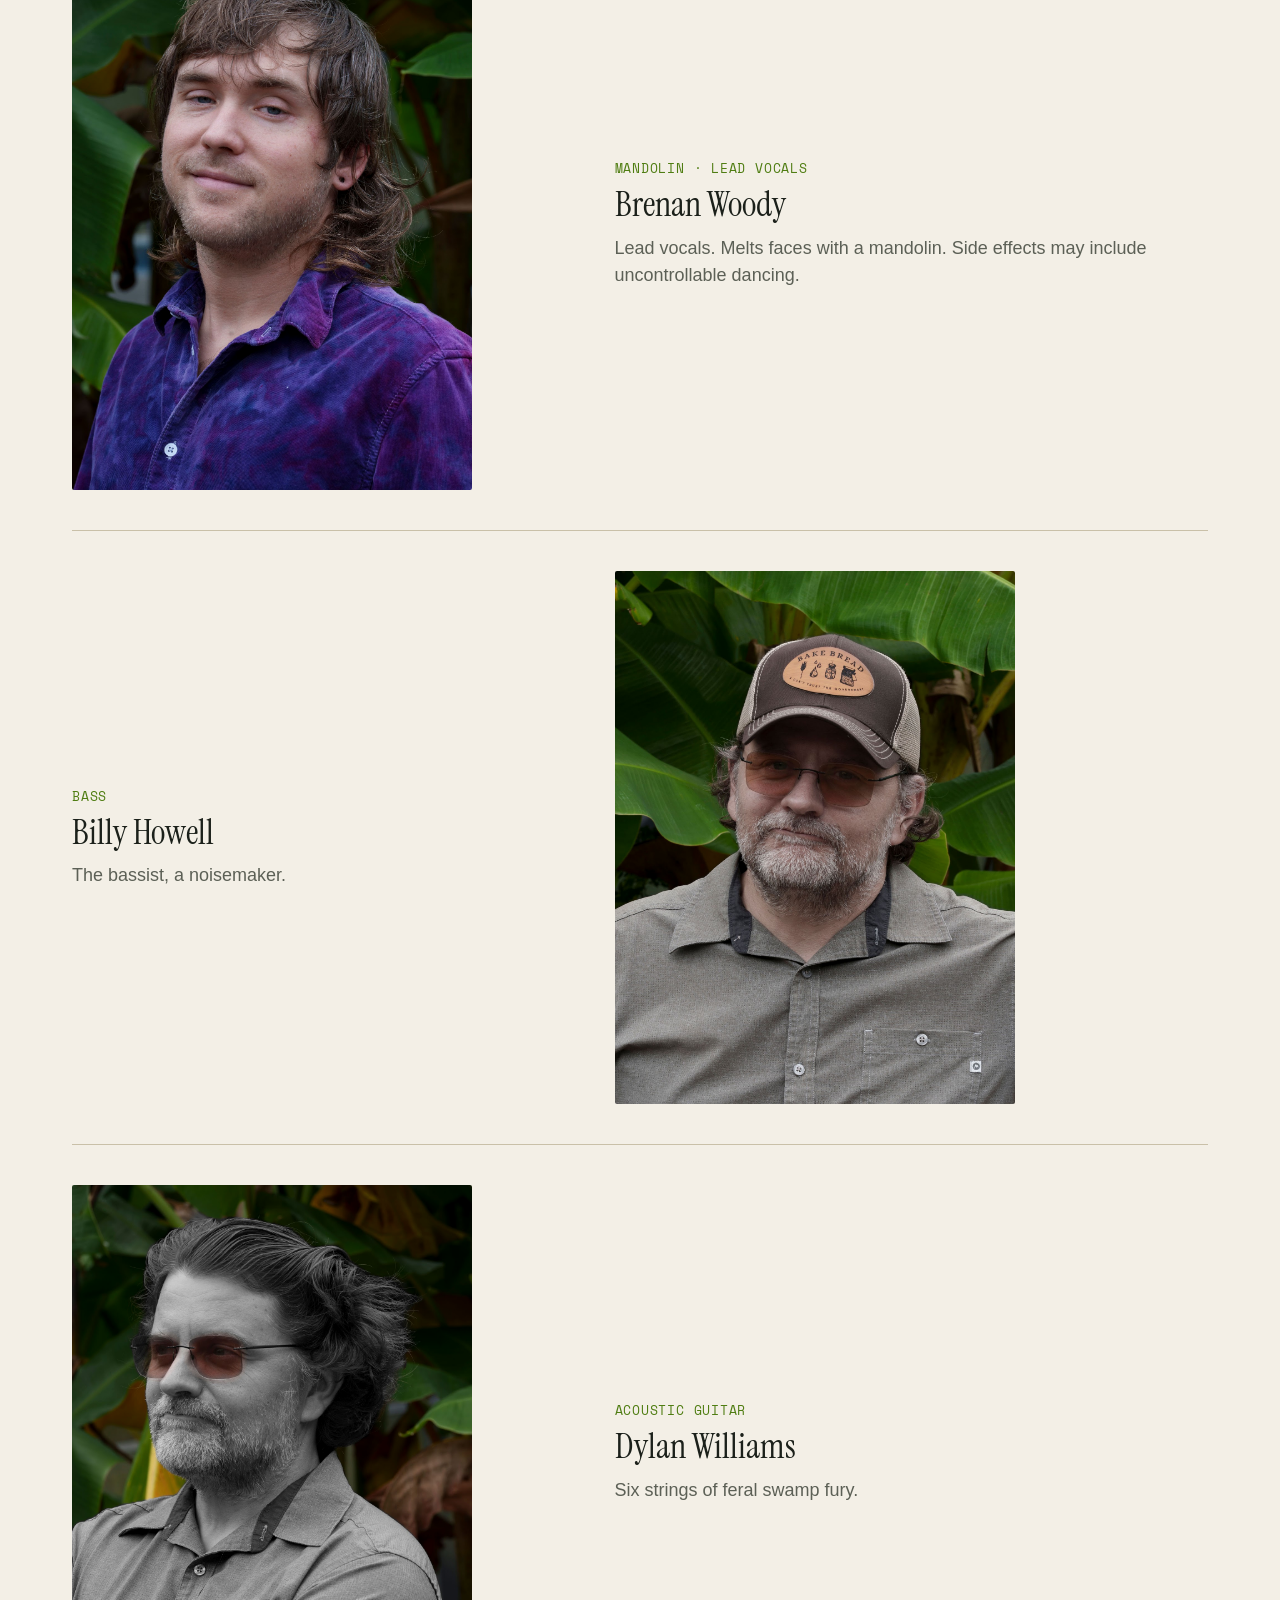
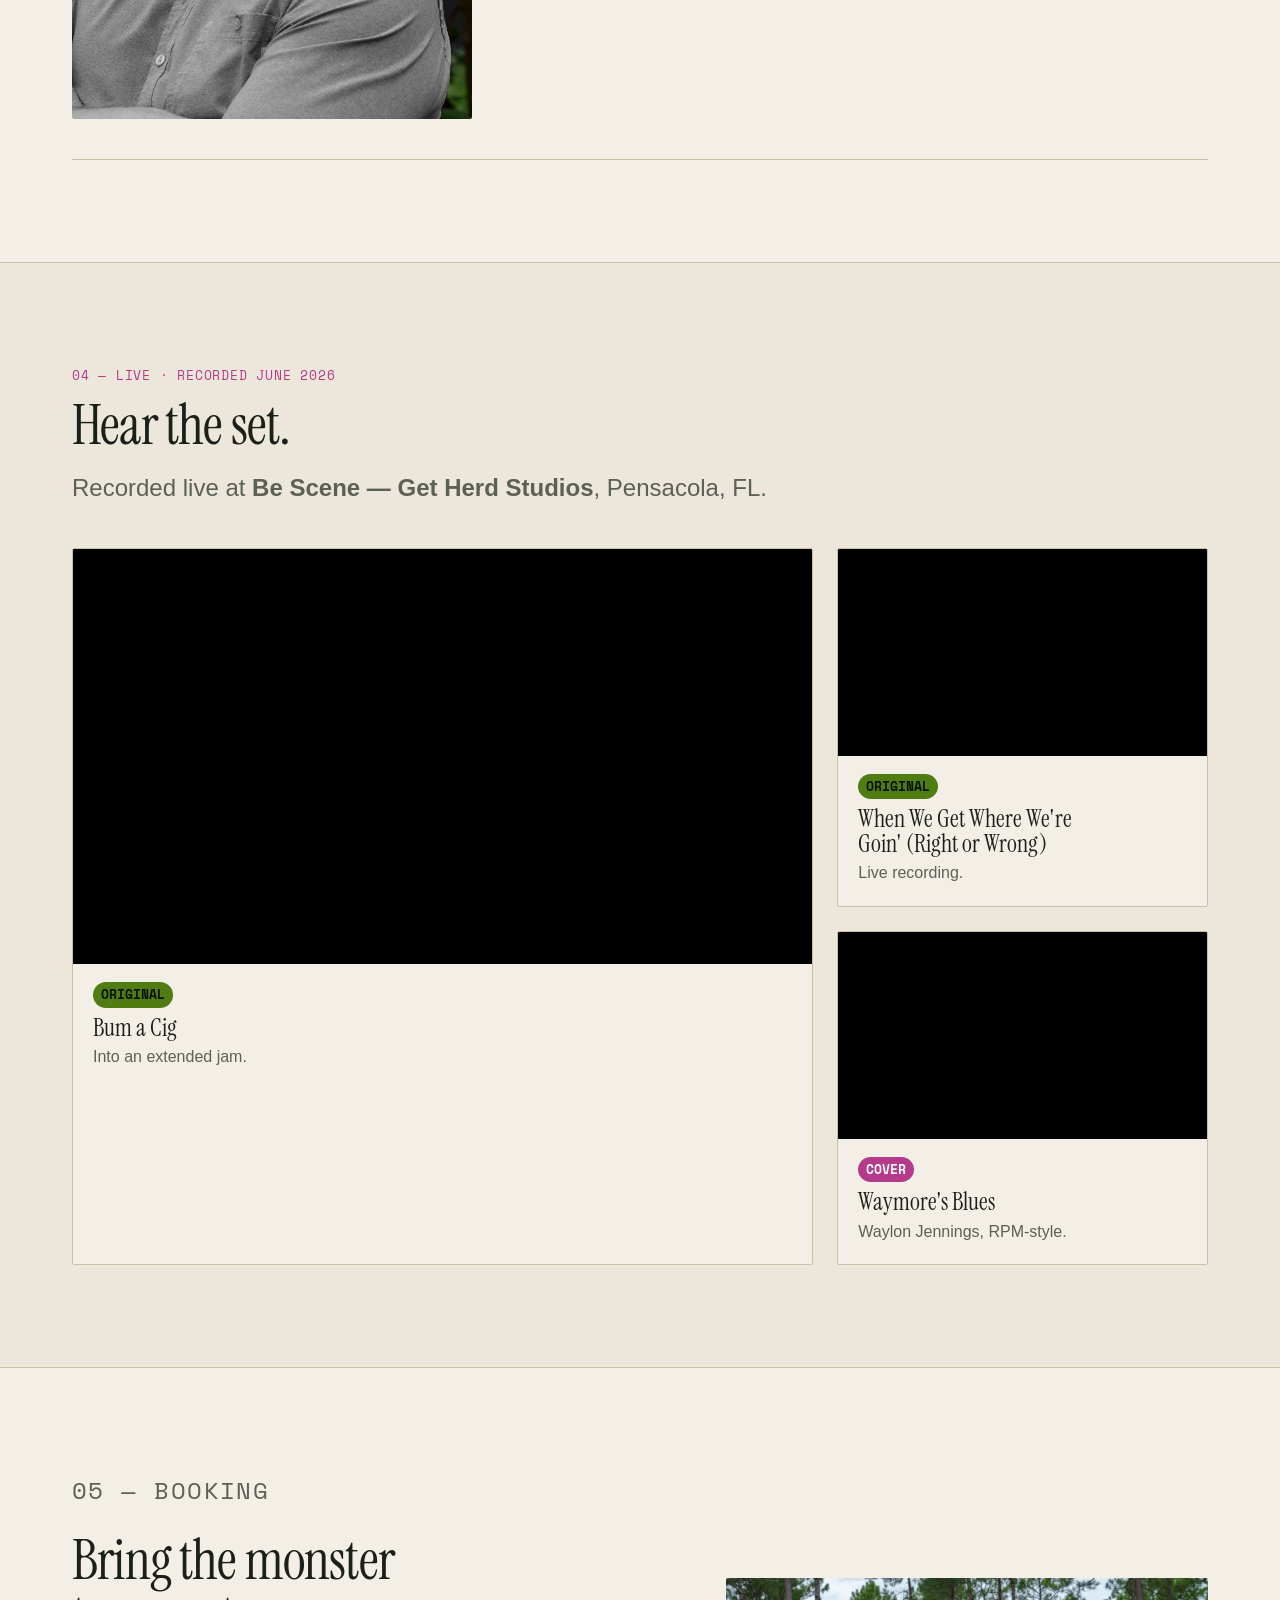
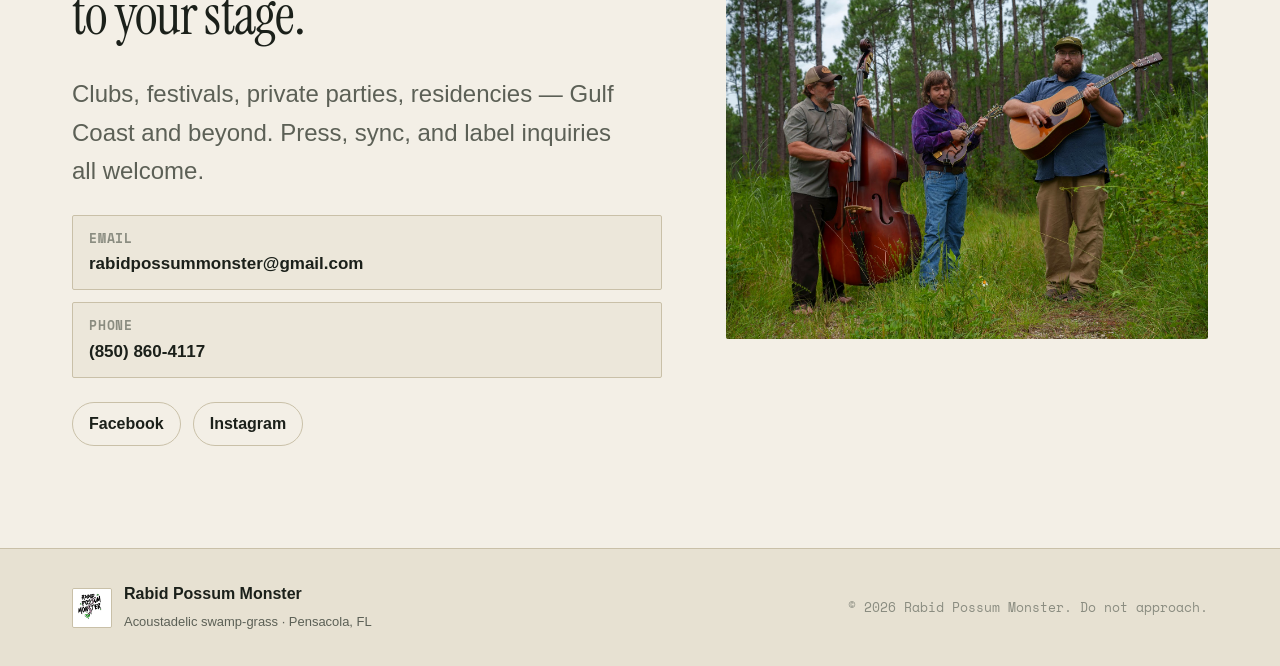
==== commit b7ebfdf8: "v2: swap Billy photos, humanize text, Fraunces hero font, full gallery page, remove tags/caption/pul" ====
--- a/index.html
+++ b/index.html
@@ -8,7 +8,7 @@
   <link rel="icon" href="assets/logo.jpg" />
   <link rel="preconnect" href="https://fonts.googleapis.com" />
   <link rel="preconnect" href="https://fonts.gstatic.com" crossorigin />
-  <link href="https://fonts.googleapis.com/css2?family=Instrument+Serif:ital@0;1&family=Space+Mono:ital,wght@0,400;0,700;1,400&display=swap" rel="stylesheet" />
+  <link href="https://fonts.googleapis.com/css2?family=Fraunces:ital,opsz,wght@0,9..144,400;0,9..144,600;0,9..144,900;1,9..144,400&family=Instrument+Serif:ital@0;1&family=Space+Mono:ital,wght@0,400;0,700;1,400&display=swap" rel="stylesheet" />
   <link href="https://api.fontshare.com/v2/css?f[]=satoshi@400,500,700&display=swap" rel="stylesheet" />
   <link rel="stylesheet" href="style.css" />
 </head>
@@ -48,12 +48,6 @@
         <h1 class="cover-title">Rabid Possum<br><em>Monster</em></h1>
         <p class="cover-tag">Acoustadelic swamp-grass from the Gulf Coast.</p>
       </div>
-      <div class="cover-facts">
-        <span>Psychedelic</span>
-        <span>Jam</span>
-        <span>Swamp</span>
-        <span>Bluegrass</span>
-      </div>
     </section>
 
     <!-- ABOUT -->
@@ -61,14 +55,13 @@
       <div class="spread-grid">
         <div class="about-text">
           <p class="kicker">01 — The Sound</p>
-          <h2 class="spread-headline">Untamed acoustic chaos, <em>refined</em>.</h2>
-          <p class="dropcap">Formed in 2018, Rabid Possum Monster has worn many faces — but the sound never changes: unbridled, untamed, unlike any other acoustic act on the Gulf Coast. From blistering bluegrass anthems to trippy space grooves and everywhere in between, RPM delivers unhinged, thrilling live shows.</p>
-          <p>Call it <strong>acoustadelic</strong> — part psychedelic, part swamp, part bluegrass, all heart. The trio is house band at the legendary Red Bar in Grayton Beach, Florida.</p>
+          <h2 class="spread-headline">Acoustic instruments<br>played like they<br><em>might catch fire</em>.</h2>
+          <p class="dropcap">RPM started in 2018. The lineup's shifted over the years but the sound hasn't moved — acoustic instruments played loud, fast, and a little unhinged. Bluegrass kicks, jam-band detours, the occasional Waylon cover. It's not background music.</p>
+          <p>They call it <strong>acoustadelic</strong>. Part psychedelic, part swamp, part bluegrass. House band at the Red Bar in Grayton Beach, FL.</p>
         </div>
         <aside class="about-aside">
           <div class="about-photo">
             <img src="assets/gallery/rpm_07.jpg" alt="RPM posed in the pines" loading="lazy" />
-            <p class="caption">In the pines — Grayton Beach, FL</p>
           </div>
           <div class="logo-mark">
             <img src="assets/logo.jpg" alt="Rabid Possum Monster logo" loading="lazy" />
@@ -77,48 +70,36 @@
       </div>
     </section>
 
-    <!-- GALLERY -->
+    <!-- GALLERY HIGHLIGHTS -->
     <section class="spread gallery" id="gallery">
       <div class="gallery-header">
         <p class="kicker">02 — Field Recordings</p>
         <h2 class="spread-headline">In the pines.</h2>
-      </div>
-      <div class="gallery-grid">
+        <a class="gallery-link" href="gallery.html">View full gallery →</a>
+      </div>
+      <div class="gallery-highlights">
         <figure class="g g-wide">
-          <img src="assets/gallery/rpm_01.jpg" alt="RPM playing in a pine clearing" loading="lazy" />
+          <img src="assets/gallery/rpm_02.jpg" alt="RPM playing together in the woods" loading="lazy" />
         </figure>
         <figure class="g g-tall">
           <img src="assets/gallery/rpm_03.jpg" alt="RPM standing tall in the pines" loading="lazy" />
         </figure>
         <figure class="g">
-          <img src="assets/gallery/rpm_02.jpg" alt="RPM playing together in the woods" loading="lazy" />
+          <img src="assets/gallery/rpm_08.jpg" alt="RPM laughing together in the woods" loading="lazy" />
         </figure>
         <figure class="g">
-          <img src="assets/gallery/rpm_04.jpg" alt="Candid moment between bandmates" loading="lazy" />
+          <img src="assets/gallery/rpm_13.jpg" alt="Billy Howell" loading="lazy" />
         </figure>
         <figure class="g g-wide">
-          <img src="assets/gallery/rpm_08.jpg" alt="RPM laughing together in the woods" loading="lazy" />
+          <img src="assets/gallery/rpm_09.jpg" alt="RPM playing live in the sunlight" loading="lazy" />
         </figure>
         <figure class="g g-tall">
-          <img src="assets/gallery/rpm_10.jpg" alt="RPM deep in the pine forest" loading="lazy" />
-        </figure>
-        <figure class="g">
           <img src="assets/gallery/rpm_11.jpg" alt="RPM playing instruments in the clearing" loading="lazy" />
         </figure>
-        <figure class="g">
+        <figure class="g g-tall">
           <img src="assets/gallery/rpm_12.jpg" alt="RPM classic trio pose" loading="lazy" />
         </figure>
-        <figure class="g g-square">
-          <img src="assets/gallery/rpm_14.jpg" alt="Bassist making a face — feral energy" loading="lazy" />
-        </figure>
-      </div>
-    </section>
-
-    <!-- PULL QUOTE -->
-    <section class="pullquote">
-      <blockquote>
-        <p>"Part psychedelic, part swamp, part bluegrass — <em>all heart</em>."</p>
-      </blockquote>
+      </div>
     </section>
 
     <!-- MEMBERS -->
@@ -209,7 +190,7 @@
         <div class="booking-text">
           <p class="kicker">05 — Booking</p>
           <h2 class="spread-headline">Bring the monster<br>to your stage.</h2>
-          <p>Available for clubs, festivals, private events, and residencies along the Gulf Coast and beyond. Press, sync, and label inquiries welcome.</p>
+          <p>Clubs, festivals, private parties, residencies — Gulf Coast and beyond. Press, sync, and label inquiries all welcome.</p>
           <div class="booking-contacts">
             <a class="contact" href="mailto:rabidpossummonster@gmail.com">
               <span class="contact-label">Email</span>
@@ -226,7 +207,7 @@
           </div>
         </div>
         <div class="booking-photo">
-          <img src="assets/gallery/rpm_09.jpg" alt="RPM playing live in the sunlight" loading="lazy" />
+          <img src="assets/gallery/rpm_11.jpg" alt="RPM playing live" loading="lazy" />
         </div>
       </div>
     </section>
--- a/style.css
+++ b/style.css
@@ -1,5 +1,5 @@
 /* ============================================================
-   Rabid Possum Monster — Editorial Redesign
+   Rabid Possum Monster — Editorial Redesign v2
    Magazine-spread layout with the band's swamp palette.
    ============================================================ */
 
@@ -23,6 +23,7 @@
   --color-hero-veil: rgba(10, 14, 10, 0.45);
 
   --font-display: 'Instrument Serif', Georgia, 'Times New Roman', serif;
+  --font-hero: 'Fraunces', Georgia, serif;
   --font-body: 'Satoshi', 'Helvetica Neue', Arial, sans-serif;
   --font-mono: 'Space Mono', 'Courier New', monospace;
 
@@ -99,6 +100,8 @@
   font-family: var(--font-display); font-size: 1.25rem;
   white-space: nowrap;
 }
+.back-link { text-decoration: none; color: var(--color-text); font-family: var(--font-mono); font-size: var(--text-sm); }
+.back-link:hover { color: var(--color-primary); }
 .masthead-nav {
   display: flex; align-items: center; gap: 0.5rem;
   margin-left: auto;
@@ -116,9 +119,9 @@
 }
 .theme-toggle:hover { color: var(--color-primary); border-color: var(--color-primary); }
 @media (max-width: 860px) {
-  .masthead { padding: 0.5rem 1rem; gap: 0.75rem; }
+  .masthead { padding: 0.5rem 1rem; gap: 0.5rem; }
   .masthead-title { display: none; }
-  .masthead-nav { gap: 0.35rem; }
+  .masthead-nav { gap: 0.3rem; }
   .masthead-nav a { font-size: 0.65rem; }
   .nav-dot { display: none; }
 }
@@ -139,12 +142,12 @@
 .cover-veil {
   position: absolute; inset: 0;
   background:
-    linear-gradient(180deg, transparent 0%, transparent 35%, rgba(0,0,0,0.25) 55%, rgba(0,0,0,0.65) 100%),
-    linear-gradient(90deg, rgba(0,0,0,0.4) 0%, transparent 50%);
+    linear-gradient(180deg, transparent 0%, transparent 35%, rgba(0,0,0,0.25) 55%, rgba(0,0,0,0.7) 100%),
+    linear-gradient(90deg, rgba(0,0,0,0.45) 0%, transparent 55%);
 }
 .cover-content {
   position: relative; z-index: 2;
-  padding: 0 2rem 3.5rem;
+  padding: 0 2rem 4rem;
   max-width: var(--content-wide);
   margin: 0 auto; width: 100%;
 }
@@ -154,39 +157,24 @@
   margin-bottom: 0.75rem;
 }
 .cover-title {
-  font-family: var(--font-display); font-weight: 400;
+  font-family: var(--font-hero); font-weight: 600;
   font-size: var(--text-hero); line-height: 0.88;
   color: #f4f1e8; text-shadow: 0 4px 40px rgba(0,0,0,0.5);
-  letter-spacing: -0.02em;
+  letter-spacing: -0.025em;
+  font-variation-settings: "opsz" 144, "SOFT" 50;
 }
 .cover-title em {
-  font-style: italic; color: var(--color-primary);
+  font-style: italic; font-weight: 400; color: var(--color-primary);
   text-shadow: 0 4px 30px rgba(0,0,0,0.5), 0 0 60px rgba(138,184,60,0.3);
+  font-variation-settings: "opsz" 144, "SOFT" 100;
 }
 .cover-tag {
   font-family: var(--font-display); font-style: italic;
   font-size: var(--text-xl); color: rgba(255,255,255,0.85);
   margin-top: 0.75rem;
 }
-.cover-facts {
-  position: relative; z-index: 2;
-  display: flex; gap: 2rem; flex-wrap: wrap;
-  padding: 1.25rem 2rem;
-  max-width: var(--content-wide);
-  margin: 0 auto; width: 100%;
-  border-top: 1px solid rgba(255,255,255,0.15);
-  background: rgba(11,15,12,0.5);
-  backdrop-filter: blur(8px);
-}
-.cover-facts span {
-  font-family: var(--font-mono); font-size: var(--text-xs);
-  letter-spacing: 0.12em; text-transform: uppercase;
-  color: rgba(255,255,255,0.6);
-}
 @media (max-width: 760px) {
-  .cover-content { padding: 0 1.25rem 2.5rem; }
-  .cover-facts { gap: 1rem; padding: 1rem 1.25rem; }
-  .cover-facts span { font-size: 0.6rem; }
+  .cover-content { padding: 0 1.25rem 3rem; }
 }
 
 /* ---- SPREAD (shared section) ---- */
@@ -233,11 +221,6 @@
   width: 100%; border-radius: 2px;
   filter: contrast(1.02) saturate(0.95);
 }
-.caption {
-  font-family: var(--font-mono); font-size: var(--text-xs);
-  color: var(--color-text-faint); margin-top: 0.5rem;
-  letter-spacing: 0.02em;
-}
 .logo-mark {
   align-self: center; padding: 0.75rem;
   background: #fff; border-radius: 4px;
@@ -252,7 +235,7 @@
   .logo-mark { display: none; }
 }
 
-/* ---- GALLERY ---- */
+/* ---- GALLERY HIGHLIGHTS (homepage) ---- */
 .gallery {
   background: var(--color-surface);
   border-bottom: 1px solid var(--color-border);
@@ -260,16 +243,68 @@
 .gallery-header {
   max-width: var(--content-default); margin-inline: auto;
   padding-inline: 2rem; margin-bottom: 3rem;
-}
-.gallery-grid {
+  display: flex; align-items: baseline; flex-wrap: wrap; gap: 1.5rem;
+}
+.gallery-header .kicker { margin-bottom: 0; }
+.gallery-header .spread-headline { margin-bottom: 0; }
+.gallery-link {
+  font-family: var(--font-mono); font-size: var(--text-sm);
+  text-decoration: none; color: var(--color-primary);
+  margin-left: auto; white-space: nowrap;
+}
+.gallery-link:hover { color: var(--color-primary-hover); }
+.gallery-highlights {
   display: grid;
   grid-template-columns: repeat(4, 1fr);
-  grid-auto-rows: 180px;
+  grid-auto-rows: 200px;
+  grid-auto-flow: dense;
   gap: 6px;
   max-width: var(--content-wide);
   margin-inline: auto;
   padding-inline: 2rem;
 }
+@media (max-width: 860px) {
+  .gallery-highlights { grid-template-columns: repeat(2, 1fr); grid-auto-rows: 150px; padding-inline: 1rem; }
+  .gallery-header { padding-inline: 1.25rem; }
+  .gallery-link { margin-left: 0; }
+}
+@media (max-width: 480px) {
+  .gallery-highlights { grid-auto-rows: 120px; gap: 4px; }
+}
+
+/* ---- GALLERY FULL PAGE ---- */
+.gallery-page {
+  max-width: var(--content-wide); margin-inline: auto;
+}
+.gallery-page .gallery-header {
+  max-width: var(--content-wide); margin-bottom: 2.5rem;
+}
+.gallery-full {
+  column-count: 4;
+  column-gap: 6px;
+  padding-inline: 2rem;
+}
+.gallery-full .g {
+  break-inside: avoid;
+  margin-bottom: 6px;
+  width: 100%;
+  height: auto;
+  display: block;
+}
+.gallery-full .g img {
+  width: 100%;
+  height: auto;
+  aspect-ratio: auto;
+}
+@media (max-width: 860px) {
+  .gallery-full { column-count: 2; padding-inline: 1rem; }
+}
+@media (max-width: 480px) {
+  .gallery-full { column-count: 2; column-gap: 4px; }
+  .gallery-full .g { margin-bottom: 4px; }
+}
+
+/* ---- SHARED GALLERY GRID ITEMS ---- */
 .g {
   overflow: hidden; position: relative;
   background: var(--color-surface-2);
@@ -283,37 +318,6 @@
 .g-wide { grid-column: span 2; grid-row: span 2; }
 .g-tall { grid-row: span 2; }
 .g-square { grid-column: span 1; grid-row: span 1; }
-@media (max-width: 860px) {
-  .gallery-grid { grid-template-columns: repeat(2, 1fr); grid-auto-rows: 140px; padding-inline: 1rem; }
-  .g-wide { grid-column: span 2; grid-row: span 2; }
-  .g-tall { grid-row: span 2; }
-}
-@media (max-width: 480px) {
-  .gallery-grid { grid-auto-rows: 110px; gap: 4px; }
-}
-
-/* ---- PULL QUOTE ---- */
-.pullquote {
-  padding-block: clamp(3rem, 6vw, 5rem);
-  text-align: center;
-  border-bottom: 1px solid var(--color-border);
-}
-.pullquote blockquote {
-  max-width: 900px; margin-inline: auto; padding-inline: 2rem;
-}
-.pullquote p {
-  font-family: var(--font-display); font-style: italic;
-  font-size: clamp(1.5rem, 1rem + 2.5vw, 2.8rem);
-  line-height: 1.2; color: var(--color-text);
-  max-width: none;
-}
-.pullquote em { color: var(--color-primary); }
-.pullquote::before {
-  content: "\201C"; display: block;
-  font-family: var(--font-display); font-size: 5rem;
-  color: var(--color-accent); opacity: 0.4;
-  line-height: 0.5; margin-bottom: 0.5rem;
-}
 
 /* ---- MEMBERS ---- */
 .members {
